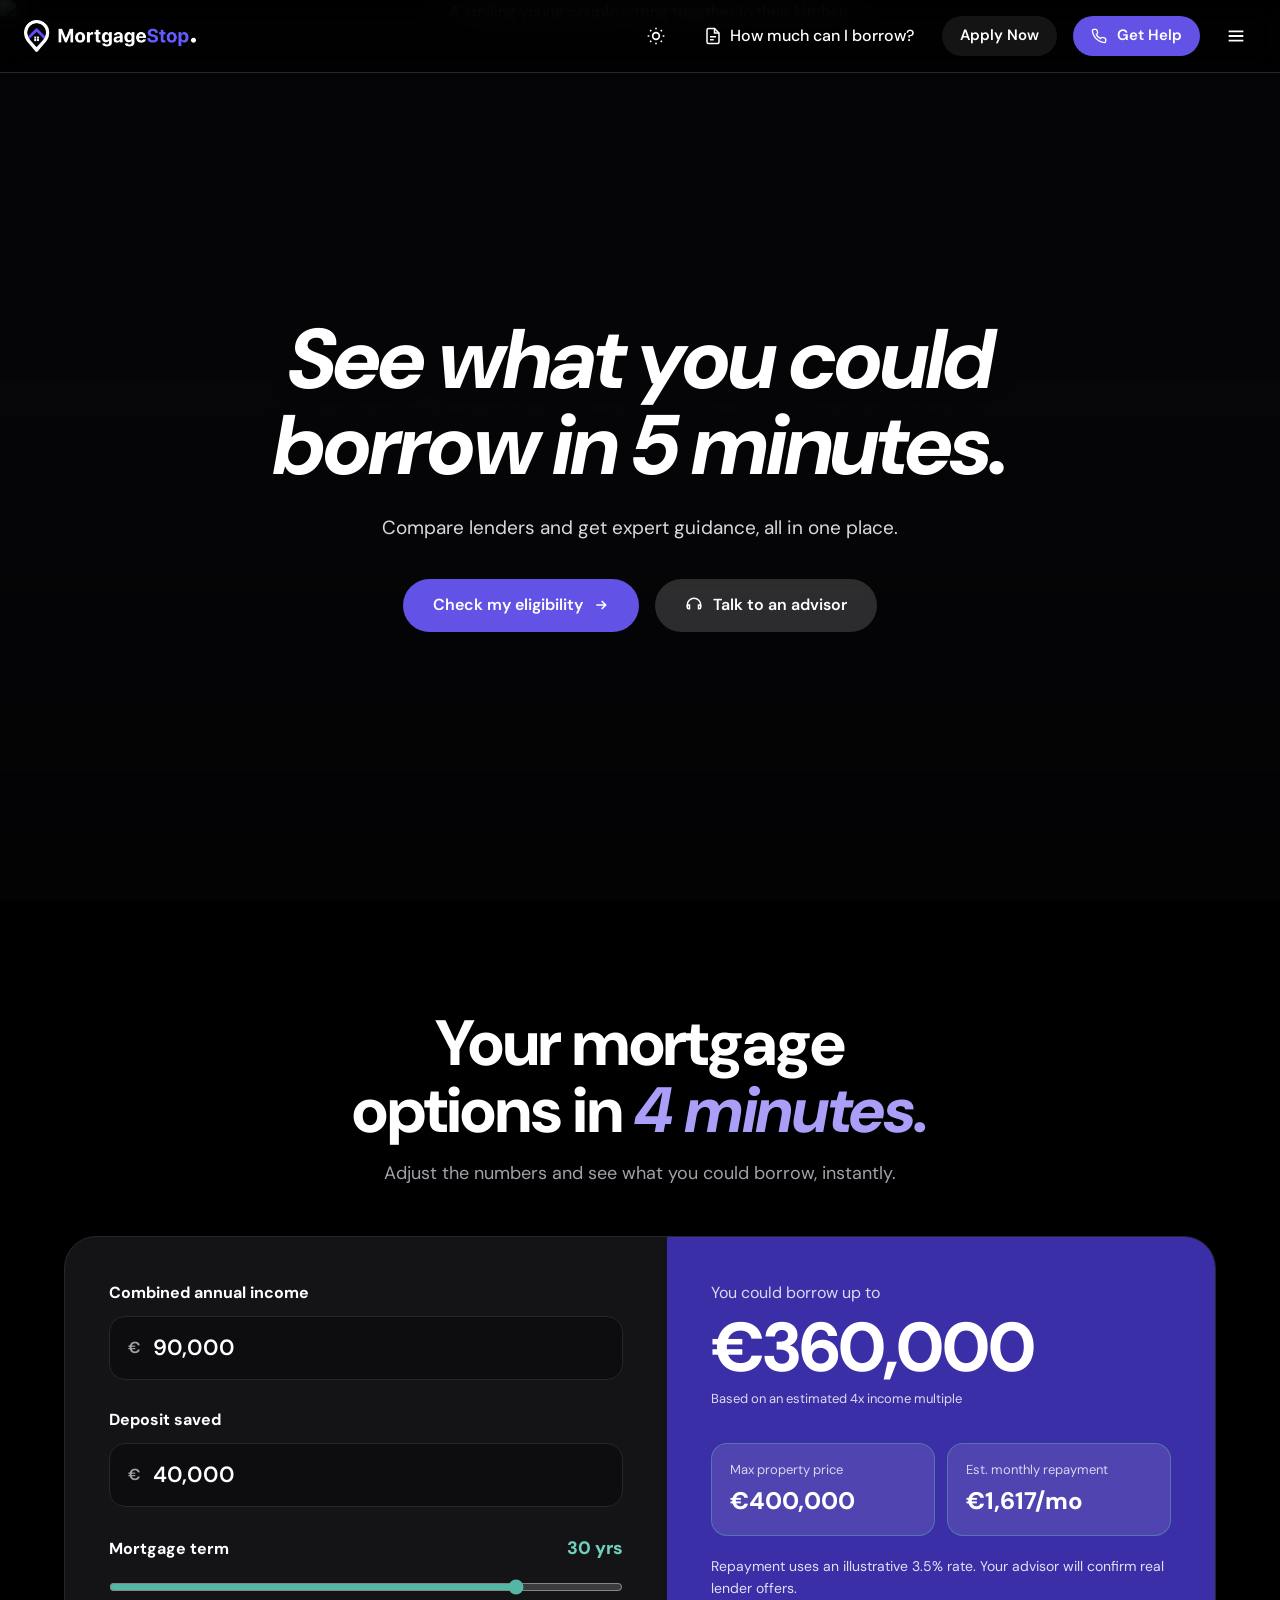
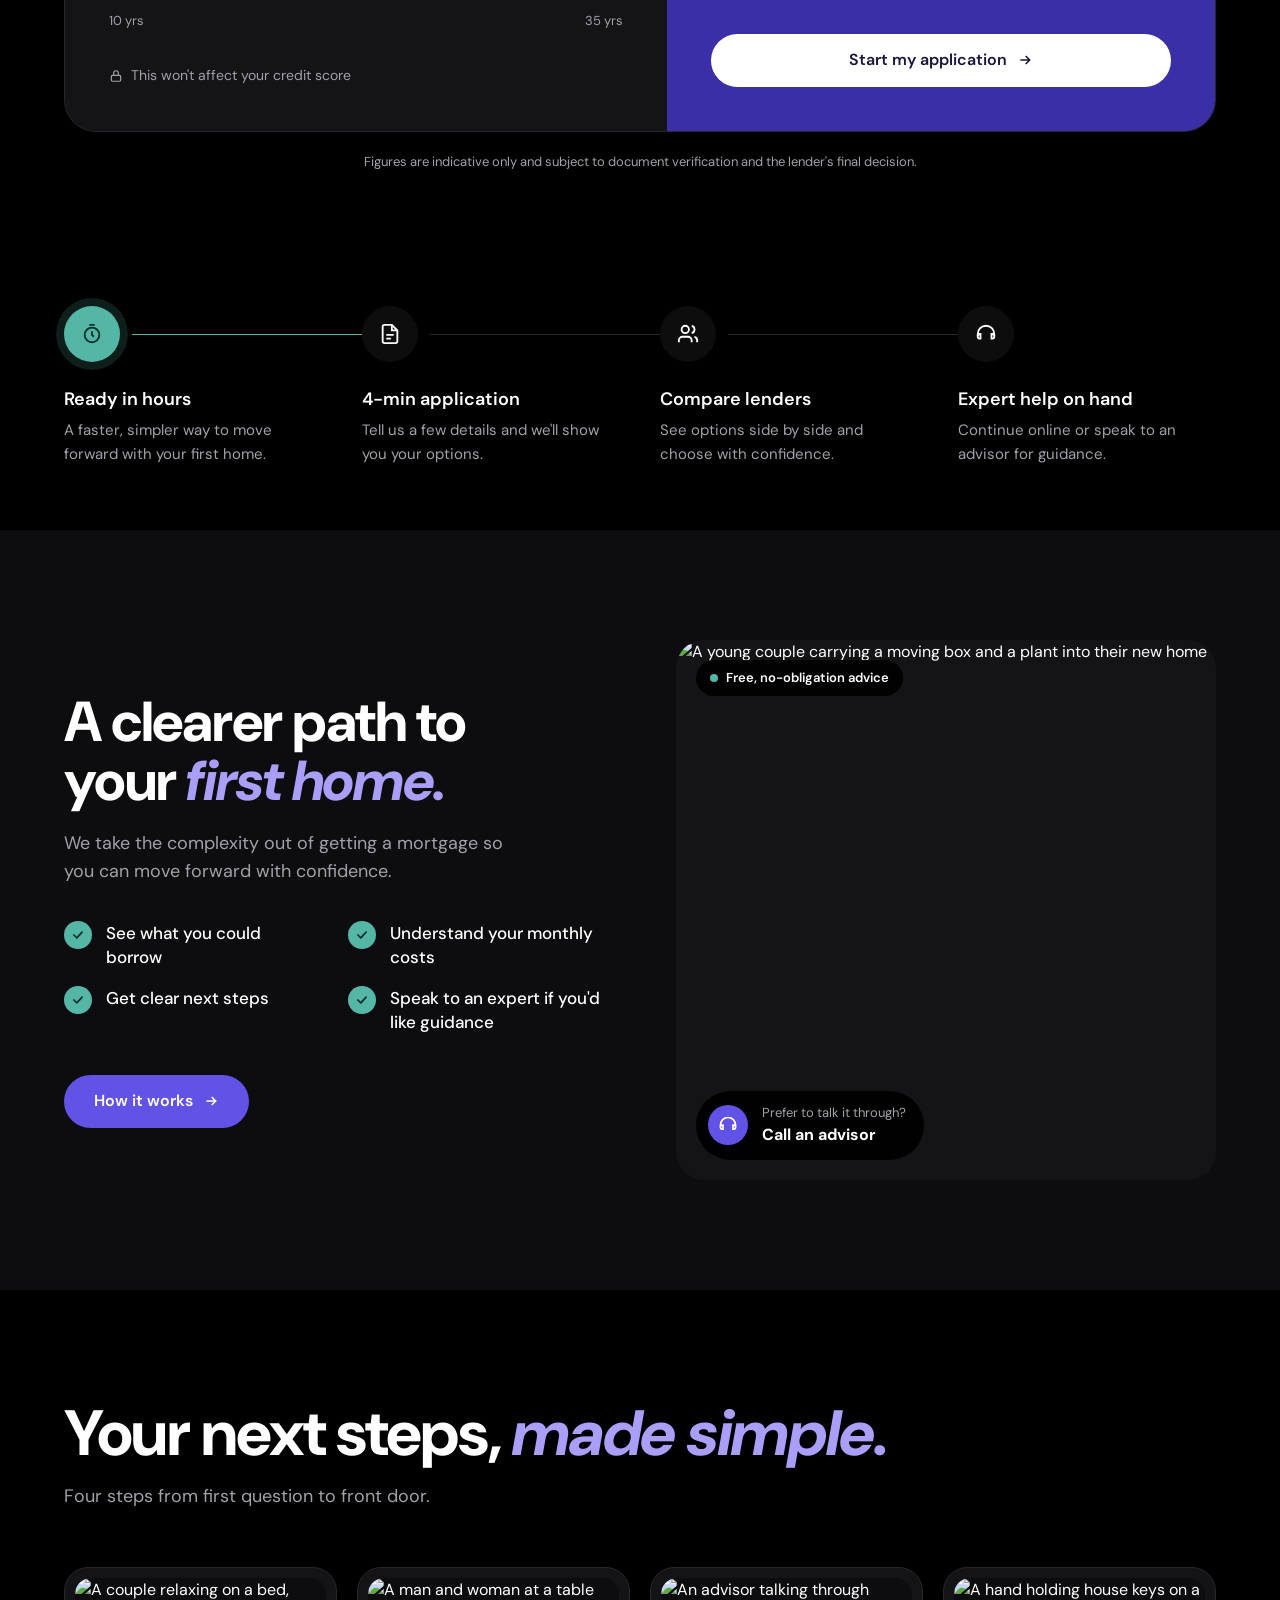
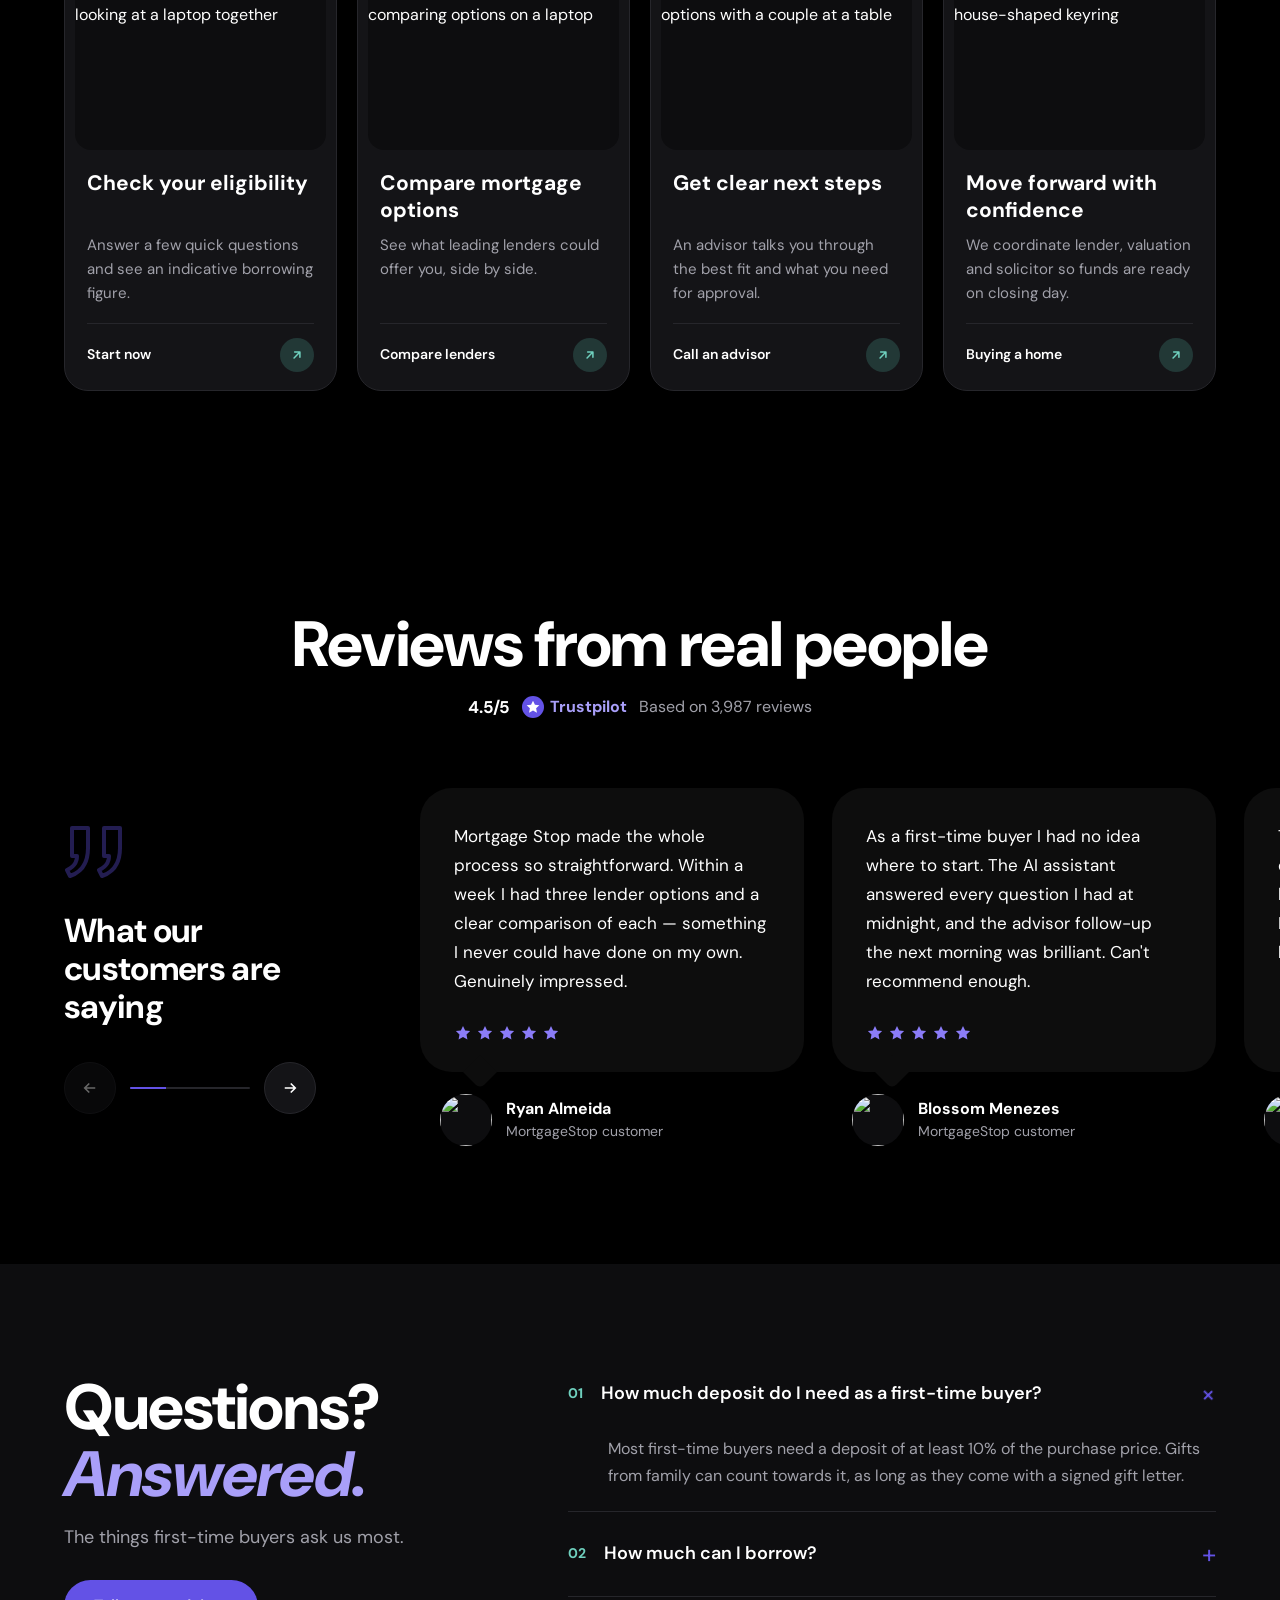
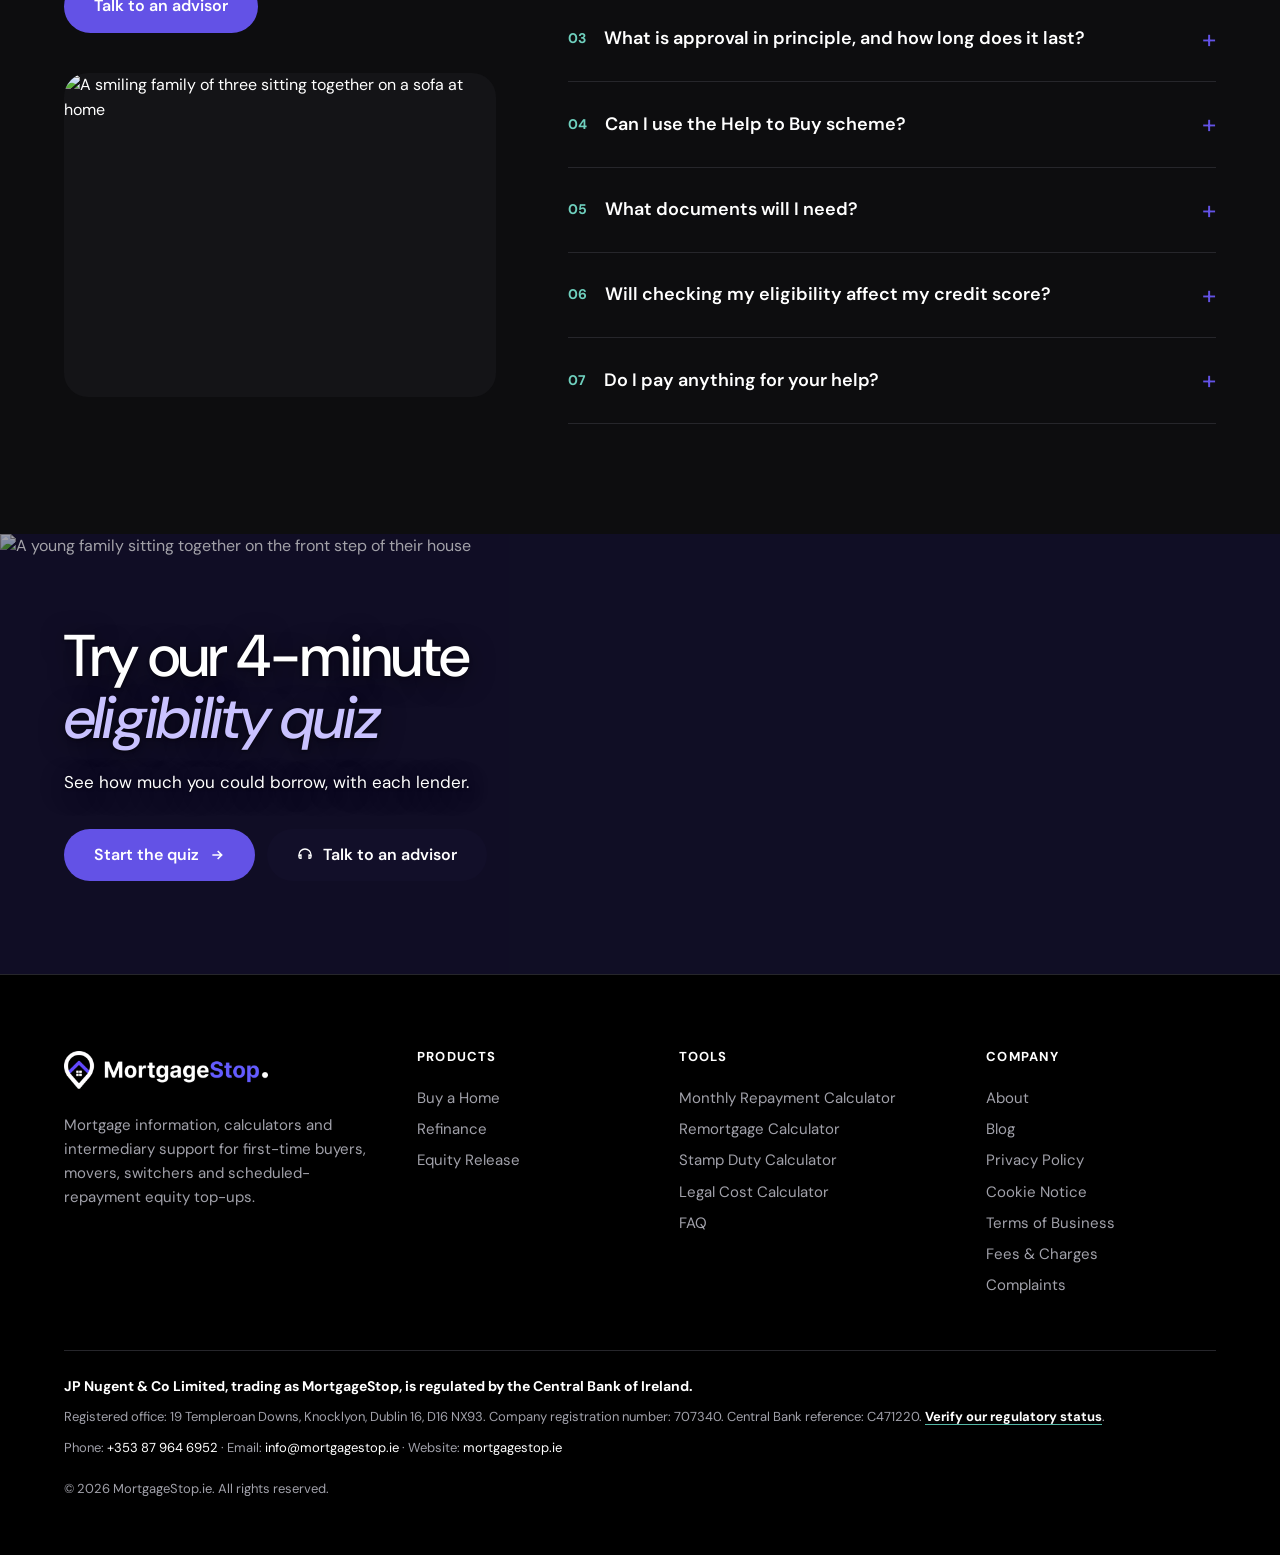
==== first-time-buyers.html @ 696e6fb9 "Add MortgageStop first-time buyer landing page Standalone first-time buyer page (first-time-buyers.h" ====
<!doctype html>
<html lang="en">
<head>
<meta charset="utf-8">
<meta name="viewport" content="width=device-width, initial-scale=1">
<title>First-Time Buyer Hub</title>
<link rel="preconnect" href="https://fonts.googleapis.com">
<link href="https://fonts.googleapis.com/css2?family=DM+Sans:ital,opsz,wght@0,9..40,400..800;1,9..40,700..800&display=swap" rel="stylesheet">
<style>
:root{
  --bg:#000; --bg2:#0d0d0f; --card:#141417; --line:#26262b;
  --text:#fff; --muted:#a1a1aa;
  --teal:#a99ff9; --violet:#6352e6; --violet-soft:#a99ff9;
  --radius:24px;
}
:root[data-theme="light"]{
  --bg:#fff; --bg2:#f5f5f7; --card:#fff; --line:#e4e4e7;
  --text:#0a0a0a; --muted:#52525b; --teal:#5141d4; --violet-soft:#5141d4;
}
*{box-sizing:border-box;margin:0;padding:0}
html{scroll-behavior:smooth}
body{font-family:"DM Sans",sans-serif;background:var(--bg);color:var(--text);line-height:1.55;overflow-x:hidden;transition:background .3s,color .3s}
a{color:inherit;text-decoration:none}
button{font:inherit;cursor:pointer;border:0;background:none;color:inherit}
.wrap{max-width:1200px;margin:0 auto;padding:0 24px}
section{padding:110px 0}
.eyebrow{font-size:13px;letter-spacing:.18em;text-transform:uppercase;color:var(--teal);font-weight:600;margin-bottom:16px}
h2{font-size:clamp(36px,5.5vw,64px);line-height:1.05;font-weight:800;letter-spacing:-.02em}
h2 em{font-style:italic;color:var(--teal)}
.lead{color:var(--muted);font-size:18px;max-width:560px;margin-top:20px}

/* buttons */
.btn{display:inline-flex;align-items:center;gap:10px;padding:14px 30px;border-radius:999px;font-weight:600;transition:transform .2s,background .2s,box-shadow .2s}
.btn:hover{transform:translateY(-2px)}
.btn-teal{background:var(--teal);color:#000}
.btn-teal:hover{box-shadow:0 8px 20px -10px rgba(0,0,0,.35)}
.btn{border:0}
.btn-ghost{background:color-mix(in srgb,var(--text) 8%,transparent);color:var(--text)}
.btn-ghost:hover{background:color-mix(in srgb,var(--text) 15%,transparent)}
.btn-sm{padding:8px 18px;font-size:15px}
.btn-violet{background:var(--violet);color:#fff}

/* nav */
nav{position:fixed;inset:0 0 auto;z-index:50;border-bottom:1px solid var(--line);background:color-mix(in srgb,var(--bg) 80%,transparent);backdrop-filter:blur(14px)}
nav .wrap{display:flex;align-items:center;height:72px;gap:16px;max-width:1400px}
.logo{display:flex;align-items:center;gap:8px;font-weight:800;font-size:20px;margin-right:auto}
.logo span{color:var(--violet)}
.logo i{color:var(--violet);font-style:normal}
.nav-link{display:flex;align-items:center;gap:8px;font-weight:500;padding:8px 12px}
.icon-btn{width:40px;height:40px;display:grid;place-items:center;border-radius:50%}
.icon-btn:hover{background:var(--card)}
.menu{position:fixed;top:72px;right:0;width:min(360px,100%);height:calc(100vh - 72px);background:var(--bg2);border-left:1px solid var(--line);padding:32px;transform:translateX(100%);transition:transform .35s;z-index:49;display:flex;flex-direction:column;gap:6px}
.menu.open{transform:none}
.menu a{font-size:22px;font-weight:700;padding:10px 0;border-bottom:1px solid var(--line)}

/* hero */
.hero{min-height:100vh;display:flex;align-items:center;text-align:center;position:relative;overflow:hidden;padding-top:120px}
.hero::before{content:"";position:absolute;inset:-20%;background:radial-gradient(circle at 30% 40%,rgba(124,108,246,.18),transparent 40%),radial-gradient(circle at 70% 60%,rgba(124,108,246,.16),transparent 45%);animation:drift 18s ease-in-out infinite alternate}
@keyframes drift{to{transform:translate(4%,-3%) rotate(6deg)}}
.hero .wrap{position:relative}
.hero h1{font-size:clamp(46px,9vw,112px);font-weight:800;font-style:italic;letter-spacing:-.035em;line-height:1}
.hero p{color:var(--muted);font-size:19px;max-width:520px;margin:28px auto 40px}
.hero .ctas{display:flex;gap:16px;justify-content:center;flex-wrap:wrap}
.trust{margin-top:64px;display:flex;align-items:center;justify-content:center;gap:14px;color:var(--muted);font-size:15px}
.avatars{display:flex}
.avatars span{width:38px;height:38px;border-radius:50%;border:2px solid var(--bg);margin-left:-10px;background:linear-gradient(135deg,var(--teal),var(--violet))}
.avatars span:nth-child(2){background:linear-gradient(135deg,#f59e0b,#ef4444)}
.avatars span:nth-child(3){background:linear-gradient(135deg,#3b82f6,#22d3ee)}
.avatars span:nth-child(4){background:linear-gradient(135deg,#ec4899,#8b5cf6)}

/* ticker */
.ticker{border-block:1px solid var(--line);overflow:hidden;padding:18px 0;background:var(--bg2)}
.track{display:flex;width:max-content;animation:scroll 50s linear infinite}
.ticker:hover .track,.factors:hover .ftrack{animation-play-state:paused}
@media (prefers-reduced-motion:reduce){.track,.ftrack,.hero::before{animation:none}.reveal{opacity:1;transform:none;transition:none}}
.track span{white-space:nowrap;font-weight:600;font-size:14px;letter-spacing:.06em;padding:0 22px}
.track span b{color:var(--teal)}
.track span.sep{color:var(--violet);padding:0}
@keyframes scroll{to{transform:translateX(-50%)}}

/* features */
.features{display:grid;grid-template-columns:1fr 1fr;gap:64px;align-items:start}
.feat-list{display:flex;flex-direction:column;gap:12px}
.feat{border:1px solid var(--line);border-radius:var(--radius);padding:24px 28px;background:var(--card);cursor:pointer;transition:border-color .2s}
.feat:hover{border-color:var(--teal)}
.feat h3{display:flex;gap:16px;align-items:center;font-size:22px}
.feat h3 small{width:34px;height:34px;border-radius:50%;display:grid;place-items:center;background:var(--bg2);border:1px solid var(--line);font-size:14px}
.feat .body{display:grid;grid-template-rows:0fr;transition:grid-template-rows .35s}
.feat .body>div{overflow:hidden}
.feat.active .body{grid-template-rows:1fr}
.feat.active h3 small{background:var(--teal);color:#000;border-color:var(--teal)}
.feat p{color:var(--muted);margin:14px 0 18px}
.feat a{color:var(--teal);font-weight:600}

/* process */
.process{background:var(--bg2)}
.steps{display:grid;grid-template-columns:repeat(3,1fr);gap:20px;margin-top:56px}
.step{background:var(--card);border:1px solid var(--line);border-radius:var(--radius);padding:32px;display:flex;flex-direction:column;gap:14px;position:relative;overflow:hidden}
.step .time{align-self:flex-start;background:rgba(124,108,246,.16);color:var(--teal);font-weight:700;padding:6px 14px;border-radius:999px;font-size:14px}
.step h3{font-size:26px;line-height:1.15}
.step p{color:var(--muted)}
.step .n{position:absolute;right:24px;top:24px;font-weight:700;color:var(--muted);font-size:14px}

/* goals */
.goals{display:grid;grid-template-columns:repeat(3,1fr);gap:20px;margin-top:56px}
.goal{border-radius:var(--radius);padding:36px;min-height:320px;display:flex;flex-direction:column;justify-content:flex-end;position:relative;overflow:hidden;color:#fff;transition:transform .3s}
.goal:hover{transform:translateY(-6px)}
.goal:nth-child(1){background:linear-gradient(160deg,#1e1b4b,#7c6cf6)}
.goal:nth-child(2){background:linear-gradient(160deg,#042f2e,#14b8a6)}
.goal:nth-child(3){background:linear-gradient(160deg,#1c1917,#f59e0b)}
.goal svg{position:absolute;top:32px;left:32px;opacity:.9}
.goal h3{font-size:28px}
.goal p{opacity:.8;margin-top:8px}

/* rewards */
.tabs{display:inline-flex;background:var(--card);border:1px solid var(--line);border-radius:999px;padding:6px;margin:40px 0}
.tabs button{padding:12px 26px;border-radius:999px;font-weight:600;color:var(--muted)}
.tabs button.on{background:var(--bg2);color:var(--text);border:1px solid var(--line)}
.rewards{display:grid;grid-template-columns:repeat(3,1fr);gap:20px}
.reward{background:var(--card);border:1px solid var(--line);border-radius:var(--radius);padding:32px}
.reward .top{display:flex;justify-content:space-between;align-items:center;margin-bottom:28px}
.reward .ico{width:52px;height:52px;border-radius:16px;background:var(--violet);display:grid;place-items:center;color:#fff}
.pill{background:var(--violet);color:#fff;font-weight:700;padding:6px 14px;border-radius:999px;font-size:14px}
.reward h3{font-size:22px;margin-bottom:10px}
.reward p{color:var(--muted)}
.reward a{display:inline-block;margin-top:20px;color:var(--violet-soft);font-weight:600}
.tabpane{display:none}.tabpane.on{display:block}
.howlist{display:grid;gap:14px;max-width:720px}
.howlist li{list-style:none;background:var(--card);border:1px solid var(--line);border-radius:18px;padding:20px 24px;display:flex;gap:16px}
.howlist li b{color:var(--teal)}

/* resources */
.res{display:grid;grid-template-columns:repeat(4,1fr);gap:20px;margin-top:56px}
.res a{background:var(--card);border:1px solid var(--line);border-radius:var(--radius);padding:28px;display:flex;flex-direction:column;gap:10px;min-height:200px;transition:border-color .2s}
.res .hd{display:flex;align-items:center;gap:12px}
.res span{margin-top:auto}
.res a:hover{border-color:var(--violet)}
.res .ico{display:flex;color:var(--teal)}
.res h3{font-size:20px}
.res p{color:var(--muted);font-size:15px}
.res span{color:var(--teal);font-weight:600;font-size:15px}

/* factors marquee */
.factors{overflow:hidden;padding:110px 0}
.factors .head{display:flex;justify-content:space-between;align-items:end;gap:20px;flex-wrap:wrap;margin-bottom:48px}
.ftrack{display:flex;gap:20px;width:max-content;animation:scroll 60s linear infinite}
.factor{width:300px;background:var(--card);border:1px solid var(--line);border-radius:var(--radius);padding:28px;flex-shrink:0}
.factor h3{letter-spacing:.12em;font-size:14px;color:var(--teal)}
.factor p{margin:12px 0 22px;font-size:18px;font-weight:500}
.factor small{font-size:12px;letter-spacing:.12em;color:var(--muted);border-top:1px solid var(--line);display:block;padding-top:14px}

/* faq */
.faq{display:grid;grid-template-columns:1fr 1.3fr;gap:64px}
.qa{border-bottom:1px solid var(--line)}
.qa button{width:100%;display:flex;gap:20px;align-items:center;text-align:left;padding:26px 0;font-size:20px;font-weight:600}
.qa button small{color:var(--muted);font-size:14px}
.qa button::after{content:"+";margin-left:auto;font-size:26px;font-weight:400;transition:transform .3s}
.qa.open button::after{transform:rotate(45deg)}
.qa .ans{display:grid;grid-template-rows:0fr;transition:grid-template-rows .35s}
.qa .ans>p{overflow:hidden;color:var(--muted);padding-left:44px}
.qa.open .ans{grid-template-rows:1fr}
.qa.open .ans>p{padding-bottom:26px}

/* why */
.why{background:var(--bg2)}
.whygrid{display:grid;grid-template-columns:repeat(3,1fr);gap:20px;margin-top:56px}
.why .card{background:var(--card);border:1px solid var(--line);border-radius:var(--radius);padding:32px}
.why .card h3{font-size:26px;color:var(--teal);margin-bottom:10px}
.why .card p{color:var(--muted)}
.founder{margin-top:20px;display:grid;grid-template-columns:200px 1fr;gap:32px;align-items:center;background:var(--card);border:1px solid var(--line);border-radius:var(--radius);padding:32px}
.founder .ph{aspect-ratio:1;border-radius:20px;background:linear-gradient(135deg,var(--violet),var(--teal))}
.founder small{letter-spacing:.14em;color:var(--teal);font-weight:600}
.founder h3{font-size:26px}
.founder p{color:var(--muted);margin-top:10px}

/* reviews */
.revhead{display:flex;justify-content:space-between;align-items:end;flex-wrap:wrap;gap:24px}
.score{display:flex;align-items:center;gap:16px;background:var(--card);border:1px solid var(--line);border-radius:20px;padding:18px 24px}
.score b{font-size:36px}
.stars{color:var(--teal);letter-spacing:2px}
.revs{display:flex;gap:20px;overflow-x:auto;scroll-snap-type:x mandatory;margin-top:48px;padding-bottom:12px}
.rev{scroll-snap-align:start;flex:0 0 360px;background:var(--card);border:1px solid var(--line);border-radius:var(--radius);padding:30px;display:flex;flex-direction:column;gap:18px}
.rev p{font-size:17px}
.rev footer{margin-top:auto;display:flex;justify-content:space-between;color:var(--muted);font-size:14px}
.rev footer b{color:var(--text)}

/* mission */
.mission{text-align:center;background:radial-gradient(circle at 50% 50%,rgba(124,108,246,.22),transparent 60%)}
.mission h2{max-width:900px;margin:0 auto}
.mission .lead{margin:24px auto 0}
.mission .big{font-size:24px;font-weight:700;color:var(--teal);margin-top:24px}

/* insights */
.ins{display:grid;grid-template-columns:1.3fr 1fr;gap:20px;margin-top:56px}
.post{background:var(--card);border:1px solid var(--line);border-radius:var(--radius);padding:28px;display:flex;flex-direction:column;gap:12px;transition:border-color .2s}
.post:hover{border-color:var(--teal)}
.post .tag{font-size:12px;letter-spacing:.14em;color:var(--violet-soft);font-weight:700}
.post h3{font-size:22px;line-height:1.25}
.post .meta{color:var(--muted);font-size:14px;margin-top:auto}
.post.feature{grid-row:span 3}
.post.feature .img{aspect-ratio:16/9;border-radius:16px;background:linear-gradient(135deg,#4c3cc9,#1e1b4b)}
.post.feature h3{font-size:30px}
.post.feature p{color:var(--muted)}

/* cta */
.cta{margin:0 24px 110px;border-radius:36px;padding:90px 24px;text-align:center;background:linear-gradient(135deg,var(--teal),var(--violet));color:#000}
.cta h2{color:#000}
.cta p{font-size:19px;margin:16px 0 36px;opacity:.8}
.cta .btn{background:#000;color:#fff}

footer.site{border-top:1px solid var(--line);padding:64px 0 40px;color:var(--muted)}
footer.site .cols{display:grid;grid-template-columns:2fr 1fr 1fr 1fr;gap:40px}
footer.site .fh{color:var(--text);font-size:15px;margin-bottom:14px}
footer.site a{display:block;padding:4px 0;font-size:15px}
footer.site a:hover{color:var(--teal)}
footer.site .legal{margin-top:48px;padding-top:24px;border-top:1px solid var(--line);font-size:13px}


/* reveal */
.reveal{opacity:0;transform:translateY(40px);transition:opacity .8s,transform .8s}
.reveal.in{opacity:1;transform:none}

@media (max-width:900px){
  .features,.faq,.ins{grid-template-columns:1fr}
  .steps,.goals,.rewards,.whygrid{grid-template-columns:1fr}
  .res{grid-template-columns:1fr 1fr}
  .founder{grid-template-columns:1fr}
  .founder .ph{width:140px}
  footer.site .cols{grid-template-columns:1fr 1fr}
  .nav-link.hide-m{display:none}
  section{padding:80px 0}
}
@media (max-width:560px){
  .res{grid-template-columns:1fr}
  .btn-ghost.hide-s{display:none}
  .rev{flex-basis:85%}
  .tabs button{padding:10px 14px;font-size:14px}
}

/* first-time buyer page */
.badges{list-style:none;display:flex;flex-wrap:wrap;justify-content:center;gap:12px 28px;margin-top:56px;color:var(--muted);font-size:15px}
.badges li,.ticks li{display:flex;align-items:center;gap:8px}
.badges svg,.ticks svg{color:var(--teal);flex-shrink:0}
.ticks{list-style:none;display:grid;gap:12px;margin-top:28px;font-size:17px}
.field{display:flex;align-items:center;gap:12px;background:var(--bg2);border:1px solid var(--line);border-radius:16px;padding:0 18px;font-size:20px}
.field:focus-within{border-color:var(--teal)}
.field input{flex:1;min-width:0;background:none;border:0;outline:0;color:var(--text);font:inherit;padding:14px 0}
.field input[type=range]{accent-color:var(--teal);padding:20px 0}
.field span{color:var(--muted);font-size:16px}
.cnote{display:flex;align-items:center;gap:8px;color:var(--muted);font-size:14px;margin-top:6px}
.steps.four{grid-template-columns:repeat(4,1fr)}
@media (max-width:1100px){.steps.four{grid-template-columns:1fr 1fr}}
@media (max-width:900px){.steps.four{grid-template-columns:1fr}}
@media (max-width:560px){}


/* hero: full-bleed photo, dark overlay, white type (both themes) */
.hero{min-height:100vh;display:flex;align-items:center;text-align:center;padding:120px 0 72px;color:#fff;background:#0b0b0f}
.hero::before{display:none}
.hero-photo{position:absolute;inset:0;width:100%;height:100%;object-fit:cover;object-position:center 40%;z-index:0}
.hero::after{content:"";position:absolute;inset:0;z-index:1;background:linear-gradient(180deg,rgba(0,0,0,.55) 0%,rgba(0,0,0,.45) 45%,rgba(0,0,0,.7) 100%)}
.hero .wrap{position:relative;z-index:2;width:100%;max-width:1200px}
.hero h1{color:#fff;font-size:clamp(44px,6.6vw,96px);letter-spacing:-.025em;line-height:1.02;text-wrap:balance;max-width:1000px;margin:0 auto;text-shadow:0 2px 24px rgba(0,0,0,.25)}
.hero .wrap>p{color:rgba(255,255,255,.85);font-size:19px;line-height:1.6;max-width:540px;margin:24px auto 36px}
.hero .ctas{justify-content:center}
.hero .btn-ghost{color:#fff;background:rgba(255,255,255,.16);backdrop-filter:blur(6px);-webkit-backdrop-filter:blur(6px)}
.hero .btn-ghost:hover{background:rgba(255,255,255,.28);color:#fff}
@media (max-width:900px){
  .hero{min-height:88vh;padding:110px 0 56px}
  .hero h1{font-size:clamp(38px,9.4vw,64px)}
  .hero .wrap>p{font-size:17px}
}
@media (max-width:560px){
  .hero .ctas .btn{flex:1 1 100%;justify-content:center;max-width:320px;margin:0 auto}
}

/* brand logo (supplied PNG: white "Mortgage" + violet "Stop") */
.brand{display:block;width:172px;height:32px;background:url([data-uri]) left center/contain no-repeat}
.brand-lg{width:204px;height:38px}
:root[data-theme="light"] .brand{background-image:url([data-uri])}
.btn{white-space:nowrap}
@media (max-width:560px){nav .btn-sm .lbl{display:none}nav .btn-teal.btn-sm{padding:10px 12px}nav .wrap{gap:6px}}

/* quiz CTA: full-bleed photo, flat dim, text lower-left (reference style) */
.quiz{position:relative;display:flex;align-items:center;min-height:440px;margin:0;overflow:hidden;isolation:isolate;background:#13102b;color:#fff}
.quiz::before{content:"";position:absolute;inset:0;z-index:1;background:rgba(12,10,28,.38)}
.quiz-media{position:absolute;inset:0;margin:0;z-index:0}
.quiz-media img{width:100%;height:100%;object-fit:cover;object-position:55% 60%;display:block}
.quiz-copy{position:relative;z-index:2;width:100%;max-width:1200px;margin:0 auto;padding:64px 24px;display:flex;flex-direction:column;align-items:flex-start}
.quiz-copy h2{color:#fff;font-size:clamp(38px,4.6vw,64px);font-weight:500;line-height:1.05;letter-spacing:-.03em;max-width:15ch;text-wrap:balance}
.quiz-copy h2 em{display:inline;font-weight:500;color:#c9c2ff}
.quiz-copy>p{color:#fff;font-size:17px;line-height:1.6;margin:20px 0 32px;max-width:420px}
.quiz-ctas{display:flex;flex-wrap:wrap;align-items:center;gap:12px}
.quiz-ctas .btn{justify-content:center}
.quiz-btn{background:var(--violet);color:#fff}
.quiz-btn:hover{background:#5444d6}
.quiz-alt{background:rgba(19,16,43,.85);color:#fff}
.quiz-alt:hover{background:#2a2550}
@media (max-width:900px){
  .quiz{min-height:620px;align-items:flex-start}
  .quiz-media img{object-position:64% 100%}
  .quiz-copy{padding:48px 24px 220px}
}
@media (max-width:560px){
  .quiz-ctas{width:100%;flex-direction:column;align-items:stretch}
}

/* faq */
.faq-sec{background:var(--bg2)}
.faq2{display:grid;grid-template-columns:minmax(0,.8fr) minmax(0,1.2fr);gap:72px;align-items:start}
.faq2-head{position:sticky;top:110px}
.faq2-head .lead{margin:16px 0 28px}
.faq2-media{margin:40px 0 0;border-radius:24px;overflow:hidden;aspect-ratio:4/3;background:var(--card)}
.faq2-media img{width:100%;height:100%;object-fit:cover;object-position:50% 35%;display:block}
.faq2-list{margin-top:-22px}
.faq2-list .qa button{font-size:18px;padding:22px 0;gap:18px;cursor:pointer}
.faq2-list .qa button small{color:var(--accent2-ink);font-weight:700}
.faq2-list .qa button::after{color:var(--violet)}
.faq2-list .qa .ans>p{padding-left:40px;font-size:16px;line-height:1.65;max-width:62ch}
.faq2-list .qa.open .ans>p{padding-bottom:22px}
@media (max-width:900px){
  .faq2{grid-template-columns:minmax(0,1fr);gap:32px}
  .faq2-head{position:static}
  .faq2-list .qa .ans>p{padding-left:0}
  .faq2-media{margin-top:28px;aspect-ratio:16/9}
}

/* secondary colour: teal */
:root{--accent2:#54b7a6;--accent2-ink:#6fd0be;--on-accent2:#06302a}
:root[data-theme="light"]{--accent2-ink:#257567}

/* purple primary */
.btn-teal{background:var(--violet);color:#fff}
.btn-teal:hover{background:#5444d6}
.feat.active h3 small{background:var(--violet);border-color:var(--violet);color:#fff}
::selection{background:var(--violet);color:#fff}
.btn{white-space:nowrap}
@media (max-width:560px){nav .btn-sm .lbl{display:none}nav .btn-teal.btn-sm{padding:10px 12px}nav .wrap{gap:6px}}
.sr-only{position:absolute;width:1px;height:1px;padding:0;margin:-1px;overflow:hidden;clip:rect(0 0 0 0);white-space:nowrap;border:0}

/* calculator: one panel, live results */
.calc-head{text-align:center;max-width:720px;margin:0 auto}
.calc-head h2{text-wrap:balance}
.calc-head .lead{margin:16px auto 0}
.calc2{margin-top:48px;display:grid;grid-template-columns:minmax(0,1.1fr) minmax(0,1fr);border:1px solid var(--line);border-radius:32px;overflow:hidden;background:var(--card)}
.calc2-in{padding:44px;display:flex;flex-direction:column;gap:28px}
.cf{display:flex;flex-direction:column;gap:10px}
.cf label{font-weight:700;font-size:16px}
.cf .field{border-radius:16px;padding:0 18px;font-size:22px;font-weight:600}
.cf .field:focus-within{border-color:var(--accent2);box-shadow:0 0 0 4px color-mix(in srgb,var(--accent2) 22%,transparent)}
.cf .field input{padding:14px 0;font-variant-numeric:tabular-nums}
.cf-row{display:flex;justify-content:space-between;align-items:baseline}
.cf-row output{font-weight:800;font-size:18px;color:var(--accent2-ink);font-variant-numeric:tabular-nums}
.range{width:100%;accent-color:var(--accent2);height:28px;cursor:pointer}
.cf-scale{display:flex;justify-content:space-between;color:var(--muted);font-size:13px}
.calc2-out{position:relative;padding:44px;display:flex;flex-direction:column;gap:6px;color:#fff;background:#3b2fa8}
.co-label{font-size:16px;color:rgba(255,255,255,.82)}
.calc2-out strong{font-size:clamp(46px,5.4vw,72px);font-weight:800;letter-spacing:-.03em;line-height:1.02;font-variant-numeric:tabular-nums}
.co-sub{font-size:13px;color:rgba(255,255,255,.82)}
.co-stats{display:grid;grid-template-columns:1fr 1fr;gap:12px;margin:28px 0 8px}
.co-stats div{padding:16px 18px;border-radius:16px;background:rgba(255,255,255,.1);border:1px solid color-mix(in srgb,var(--accent2) 45%,transparent)}
.co-stats dt{font-size:13px;color:rgba(255,255,255,.78)}
.co-stats dd{font-size:24px;font-weight:800;margin-top:2px;font-variant-numeric:tabular-nums}
.co-note{font-size:14px;line-height:1.55;color:rgba(255,255,255,.85);margin:6px 0 22px}
.co-btn{margin-top:auto;justify-content:center;background:#fff;color:#1a1640}
.co-btn:hover{background:#efedff}
.calc-disclaimer{margin:20px auto 0;text-align:center;color:var(--muted);font-size:13px;max-width:560px}
@media (max-width:900px){
  .calc2{grid-template-columns:minmax(0,1fr)}
  .calc2-in,.calc2-out{padding:28px}
}
@media (max-width:560px){
  .co-stats{grid-template-columns:1fr}
  .calc2{border-radius:24px}
}

/* perks strip: connected icon line */
.perks-sec{padding:24px 0 64px}
.perks{list-style:none;display:grid;grid-template-columns:repeat(4,minmax(0,1fr));gap:40px}
.perk{position:relative;display:flex;flex-direction:column;gap:8px}
.perk::before{content:"";position:absolute;top:28px;left:68px;right:-40px;height:1px;background:var(--line)}
.perk:last-child::before{display:none}
.perk-hd{display:contents}
.perk-ico{width:56px;height:56px;border-radius:50%;display:grid;place-items:center;margin-bottom:18px;background:color-mix(in srgb,var(--text) 5%,var(--bg));color:var(--text);position:relative;z-index:1}
.perk-ico svg{width:22px;height:22px}
.perk h3{font-size:18px;font-weight:600;line-height:1.3}
.perk p{color:var(--muted);font-size:15px;line-height:1.55;max-width:28ch}
@media (max-width:1000px){
  .perks{grid-template-columns:repeat(2,minmax(0,1fr));gap:40px}
  .perk:nth-child(2)::before{display:none}
}
@media (max-width:560px){
  .perks{grid-template-columns:minmax(0,1fr);gap:0}
  .perk{display:grid;grid-template-columns:56px minmax(0,1fr);column-gap:18px;row-gap:4px;padding-bottom:28px}
  .perk-ico{grid-row:1 / span 2;margin:0}
  .perk::before,.perk:nth-child(2)::before{display:block;top:56px;bottom:0;left:28px;right:auto;width:1px;height:auto}
  .perk:last-child::before{display:none}
  .perk h3{align-self:end}
}

/* perks animation */
.perks.reveal{opacity:1;transform:none}
.perk::after{content:"";position:absolute;top:28px;left:68px;right:-40px;height:1px;background:var(--accent2);transform:scaleX(0);transform-origin:left;pointer-events:none}
.perk:last-child::after{display:none}
.perk-ico{transition:transform .7s cubic-bezier(.2,.9,.25,1.2),opacity .45s ease,background-color .45s ease,color .45s ease,box-shadow .45s ease}
.perk.is-active .perk-ico{background:var(--accent2);color:var(--on-accent2);box-shadow:0 0 0 8px color-mix(in srgb,var(--accent2) 16%,transparent)}
.perk.is-active::after{transform:scaleX(1);transition:transform var(--cycle,2.6s) linear}
@media (prefers-reduced-motion:no-preference){
  .perks:not(.in) .perk-ico{transform:scale(.55);opacity:0}
  .perks:not(.in) .perk::before{transform:scaleX(0)}
  .perks:not(.in) .perk h3,.perks:not(.in) .perk p{opacity:0;transform:translateY(12px)}
  .perk::before{transform-origin:left;transition:transform .8s ease-out calc(var(--i)*160ms + 260ms)}
  .perk-ico{transition-delay:calc(var(--i)*160ms),calc(var(--i)*160ms),0s,0s,0s}
  .perk h3,.perk p{transition:opacity .5s ease,transform .5s ease;transition-delay:calc(var(--i)*160ms + 120ms)}
  .perk p{transition-delay:calc(var(--i)*160ms + 200ms)}
  .perks.in .perk-ico{transition-delay:0s}
}
@media (max-width:560px){
  .perk::after{top:56px;bottom:0;left:28px;right:auto;width:1px;height:auto;transform:scaleY(0);transform-origin:top}
  .perk.is-active::after{transform:scaleY(1)}
  .perks:not(.in) .perk::before{transform:scaleY(0)}
  .perk::before{transform-origin:top}
}
@media (max-width:1000px) and (min-width:561px){.perk:nth-child(2)::after{display:none}}

/* clearer path */
.path-grid{display:grid;grid-template-columns:minmax(0,1fr) minmax(0,1fr);gap:64px;align-items:stretch}
.path-copy{align-self:center}
.path-copy h2{text-wrap:balance}
.path-list{list-style:none;margin:32px 0 36px}
.path-list li{display:flex;align-items:center;gap:14px;padding:16px 0;border-bottom:1px solid var(--line);font-size:18px;font-weight:500}
.pc{flex:none;width:28px;height:28px;border-radius:50%;display:grid;place-items:center;background:var(--accent2);color:var(--on-accent2)}
.path-media{position:relative;margin:0;border-radius:28px;overflow:hidden;min-height:440px;background:var(--card)}
.path-media img{position:absolute;inset:0;width:100%;height:100%;object-fit:cover;object-position:55% 35%;display:block}
.path-call{position:absolute;left:20px;right:20px;bottom:20px;display:flex;align-items:center;gap:14px;padding:16px 18px;border-radius:18px;background:color-mix(in srgb,var(--bg) 90%,transparent);backdrop-filter:blur(12px);-webkit-backdrop-filter:blur(12px);border:1px solid var(--line)}
.pc-ico{flex:none;width:44px;height:44px;border-radius:14px;display:grid;place-items:center;background:var(--violet);color:#fff}
.path-call small{display:block;color:var(--muted);font-size:14px}
.path-call a{font-weight:700;font-size:18px;color:var(--text)}
.path-call a:hover{color:var(--accent2-ink)}
@media (max-width:1024px){
  .path-grid{grid-template-columns:minmax(0,1fr);gap:40px}
  .path-media{min-height:0;aspect-ratio:4/3}
}

/* journey: image cards */
.journey-head h2{text-wrap:balance}
.journey-head .lead{margin-top:16px}
.journey{list-style:none;display:grid;grid-template-columns:repeat(4,minmax(0,1fr));gap:20px;margin-top:56px}
.journey li{display:flex}
.jcard{display:flex;flex-direction:column;width:100%;background:var(--card);border:1px solid var(--line);border-radius:24px;overflow:hidden;transition:transform .3s ease,border-color .3s ease}
.jcard:hover{transform:translateY(-4px);border-color:color-mix(in srgb,var(--violet) 40%,var(--line))}
.jc-media{position:relative;margin:10px 10px 0;border-radius:16px;aspect-ratio:16/11;overflow:hidden;background:var(--bg2)}
.jc-media img{width:100%;height:100%;object-fit:cover;display:block;transition:transform .6s ease}
.jcard:hover .jc-media img{transform:scale(1.04)}
.jc-body{padding:20px 22px 18px;display:flex;flex-direction:column;gap:10px;flex:1}
.jc-body h3{font-size:21px;line-height:1.25;min-height:2.5em}
.jc-body p{color:var(--muted);font-size:15px;line-height:1.6}
.jc-foot{margin:0 22px;padding:14px 0 18px;border-top:1px solid var(--line);display:flex;justify-content:space-between;align-items:center;font-size:14px;font-weight:600;color:var(--text)}
.jc-go{width:34px;height:34px;border-radius:50%;display:grid;place-items:center;background:color-mix(in srgb,var(--accent2) 22%,transparent);color:var(--accent2-ink);transition:background .2s,color .2s}
.jcard:hover .jc-go{background:var(--accent2);color:var(--on-accent2)}
@media (max-width:1100px){.journey{grid-template-columns:repeat(2,minmax(0,1fr))}.jc-body h3{min-height:0}}
@media (max-width:560px){.journey{grid-template-columns:minmax(0,1fr)}}
@media (prefers-reduced-motion:reduce){.jcard,.jc-media img{transition:none}}

/* testimonials: carousel */
.tst{overflow:hidden}
.tst-top{text-align:center}
.tst-top h2{text-wrap:balance}
.tst-rating{display:flex;flex-wrap:wrap;justify-content:center;align-items:center;gap:8px 12px;margin-top:16px;color:var(--muted);font-size:16px}
.tst-rating b{color:var(--text);font-size:17px}
.tst-tp{display:inline-flex;align-items:center;gap:6px;color:var(--teal);font-weight:700}
.tst-tp svg{width:22px;height:22px;padding:3px;border-radius:50%;background:var(--violet);color:#fff}
.tst-row{display:grid;grid-template-columns:300px minmax(0,1fr);gap:56px;align-items:center;margin-top:64px;margin-right:calc(50% - 50vw)}
.tst-mark{color:color-mix(in srgb,var(--violet) 35%,var(--bg))}
.tst-side h3{font-size:clamp(28px,2.6vw,38px);line-height:1.15;letter-spacing:-.02em;margin:24px 0 36px}
.tst-ctrl{display:flex;align-items:center;gap:14px}
.tst-btn{width:52px;height:52px;border-radius:50%;display:grid;place-items:center;background:var(--card);color:var(--text);box-shadow:0 2px 10px -4px rgba(0,0,0,.18);border:1px solid var(--line);cursor:pointer;transition:background .2s,color .2s,opacity .2s}
.tst-btn:hover:not(:disabled){background:var(--violet);color:#fff;border-color:var(--violet)}
.tst-btn:disabled{opacity:.4;cursor:default}
.tst-progress{flex:1;max-width:120px;height:2px;border-radius:2px;background:var(--line);overflow:hidden}
.tst-progress span{display:block;height:100%;width:30%;background:var(--violet);transition:width .25s ease}
.tst-track{display:flex;gap:28px;overflow-x:auto;scroll-snap-type:x mandatory;scroll-behavior:smooth;padding:4px 24px 8px 0;scrollbar-width:none}
.tst-track::-webkit-scrollbar{display:none}
.tst-track:focus-visible{outline:2px solid var(--violet);outline-offset:6px;border-radius:12px}
.tq{flex:0 0 clamp(280px,30vw,400px);margin:0;display:flex;flex-direction:column;gap:22px;scroll-snap-align:start}
.tq-bubble{position:relative;margin:0;flex:1;display:flex;flex-direction:column;justify-content:space-between;gap:28px;padding:34px 34px 30px;border-radius:32px;background:color-mix(in srgb,var(--text) 5%,var(--bg))}
.tq-bubble::after{content:"";position:absolute;left:48px;bottom:-12px;width:24px;height:24px;background:inherit;transform:rotate(45deg);border-radius:0 0 6px 0}
.tq-bubble p{font-size:17px;line-height:1.7;color:var(--text)}
.tq-stars{display:flex;gap:4px;color:var(--violet)}
:root[data-theme="dark"] .tq-stars,:root:not([data-theme]) .tq-stars{color:#8b7cf8}
.tq figcaption{display:flex;align-items:center;gap:14px;padding-left:20px}
.tq-av{flex:none;width:52px;height:52px;border-radius:50%;object-fit:cover;background:var(--bg2);box-shadow:0 0 0 3px var(--bg)}
.tq figcaption b{display:block;font-size:16px}
.tq figcaption small{display:block;color:var(--muted);font-size:14px}
@media (max-width:900px){
  .tst-row{grid-template-columns:minmax(0,1fr);gap:32px;margin-top:48px}
  .tst-side{display:flex;flex-wrap:wrap;align-items:center;justify-content:space-between;gap:16px}
  .tst-mark{display:none}
  .tst-side h3{margin:0}
  .tq{flex-basis:min(82vw,380px)}
}
@media (prefers-reduced-motion:reduce){.tst-track{scroll-behavior:auto}}

/* footer */
footer.site{padding:72px 0 56px}
footer.site .cols{grid-template-columns:1.4fr 1fr 1.2fr 1fr;gap:40px 32px}
footer.site .fh{font-size:13px;letter-spacing:.08em;text-transform:uppercase;margin-bottom:16px}
footer.site .fbrand p{margin-top:20px;max-width:340px;font-size:15px;line-height:1.6}
footer.site a{width:fit-content}
footer.site a:hover{color:var(--accent2-ink)}
footer.site .legal{display:grid;gap:10px;font-size:13px;line-height:1.6}
footer.site .legal p{margin:0}
footer.site .legal a{display:inline;padding:0;font-size:inherit;color:var(--text)}
footer.site .legal a:hover{color:var(--accent2-ink)}
footer.site .legal .reg{color:var(--text);font-size:14px}
footer.site .legal .copy{margin-top:10px}
footer.site .legal p>a[target]{font-weight:700;text-decoration:underline;text-decoration-color:var(--accent2);text-underline-offset:3px}
@media (max-width:900px){
  footer.site .cols{grid-template-columns:repeat(3,1fr)}
  footer.site .fbrand{grid-column:1/-1}
}
@media (max-width:560px){
  footer.site .cols{grid-template-columns:1fr 1fr}
}

.quiz-copy h2,.quiz-copy>p{text-shadow:0 1px 3px rgba(0,0,0,.6),0 4px 24px rgba(0,0,0,.55)}

/* clearer path: refined */
.path-grid{align-items:center;gap:72px}
.path-copy h2{font-size:clamp(36px,4.4vw,60px)}
.path-copy .lead{max-width:460px}
.path-list{display:grid;grid-template-columns:repeat(2,minmax(0,1fr));gap:18px 28px;margin:36px 0 40px;border-top:0}
.path-list li{border-bottom:0;padding:0;align-items:flex-start;font-size:17px;line-height:1.4}
.path-list .pc{margin-top:-1px}
.path-media{min-height:0;aspect-ratio:1/1}
.path-call{left:20px;right:auto;bottom:20px;padding:12px 18px 12px 12px;border-radius:999px;border:0;background:color-mix(in srgb,var(--bg) 92%,transparent)}
.pc-ico{width:40px;height:40px;border-radius:50%}
.path-call small{font-size:13px}
.path-call a{font-size:16px}
.path-badge{position:absolute;top:20px;left:20px;display:inline-flex;align-items:center;gap:8px;padding:8px 14px;border-radius:999px;background:color-mix(in srgb,var(--bg) 92%,transparent);font-size:13px;font-weight:600;color:var(--text)}
.pb-dot{width:8px;height:8px;border-radius:50%;background:var(--accent2)}
@media (max-width:1024px){.path-media{aspect-ratio:4/3}}
@media (max-width:560px){.path-list{grid-template-columns:minmax(0,1fr);gap:14px}}
</style>
</head>
<body>

<nav>
  <div class="wrap">
    <a href="#" class="logo" aria-label="MortgageStop home"><span class="brand" role="img" aria-label="MortgageStop"></span></a>
    <button class="icon-btn" id="theme" aria-label="Toggle theme">
      <svg width="20" height="20" viewBox="0 0 24 24" fill="none" stroke="currentColor" stroke-width="2"><circle cx="12" cy="12" r="4"/><path d="M12 2v2M12 20v2M4.9 4.9l1.4 1.4M17.7 17.7l1.4 1.4M2 12h2M20 12h2M4.9 19.1l1.4-1.4M17.7 6.3l1.4-1.4"/></svg>
    </button>
    <a href="#calc" class="nav-link hide-m">
      <svg width="18" height="18" viewBox="0 0 24 24" fill="none" stroke="currentColor" stroke-width="2"><path d="M14 2H6a2 2 0 0 0-2 2v16a2 2 0 0 0 2 2h12a2 2 0 0 0 2-2V8z"/><path d="M14 2v6h6M8 13h8M8 17h5"/></svg>
      How much can I borrow?
    </a>
    <a href="#quiz" class="btn btn-ghost btn-sm hide-s">Apply Now</a>
    <a href="#calc" class="btn btn-teal btn-sm" aria-label="Get help">
      <svg width="16" height="16" viewBox="0 0 24 24" fill="none" stroke="currentColor" stroke-width="2"><path d="M22 16.9v3a2 2 0 0 1-2.2 2 19.8 19.8 0 0 1-8.6-3.1 19.5 19.5 0 0 1-6-6A19.8 19.8 0 0 1 2.1 4.2 2 2 0 0 1 4.1 2h3a2 2 0 0 1 2 1.7c.1 1 .4 1.9.7 2.8a2 2 0 0 1-.5 2.1L8 9.9a16 16 0 0 0 6 6l1.3-1.3a2 2 0 0 1 2.1-.4c.9.3 1.8.6 2.8.7a2 2 0 0 1 1.7 2z"/></svg>
      <span class="lbl">Get Help</span>
    </a>
    <button class="icon-btn" id="burger" aria-label="Menu">
      <svg width="22" height="22" viewBox="0 0 24 24" fill="none" stroke="currentColor" stroke-width="2"><path d="M4 7h16M4 12h16M4 17h16"/></svg>
    </button>
  </div>
</nav>
<div class="menu" id="menu">
  <a href="#calc">Calculator</a><a href="#path">Why It's Easier</a><a href="#journey">Next Steps</a><a href="#quiz">Get Started</a>
</div>

<header class="hero">
  <img class="hero-photo" src="https://images.unsplash.com/photo-1758523417356-3171f06a32b6?auto=format&amp;fit=crop&amp;q=70&amp;w=1600" srcset="https://images.unsplash.com/photo-1758523417356-3171f06a32b6?auto=format&amp;fit=crop&amp;q=70&amp;w=800 800w, https://images.unsplash.com/photo-1758523417356-3171f06a32b6?auto=format&amp;fit=crop&amp;q=70&amp;w=1280 1280w, https://images.unsplash.com/photo-1758523417356-3171f06a32b6?auto=format&amp;fit=crop&amp;q=70&amp;w=1920 1920w, https://images.unsplash.com/photo-1758523417356-3171f06a32b6?auto=format&amp;fit=crop&amp;q=70&amp;w=2560 2560w" sizes="100vw" alt="A smiling young couple sitting together in their kitchen" fetchpriority="high" decoding="async">
  <div class="wrap">
    <h1>See what you could borrow in 5&nbsp;minutes.</h1>
    <p>Compare lenders and get expert guidance, all in one place.</p>
    <div class="ctas">
      <a href="#calc" class="btn btn-teal">Check my eligibility
        <svg width="16" height="16" viewBox="0 0 24 24" fill="none" stroke="currentColor" stroke-width="2.4"><path d="M5 12h14M13 6l6 6-6 6"/></svg></a>
      <a href="tel:+353879646952" class="btn btn-ghost">
        <svg width="18" height="18" viewBox="0 0 24 24" fill="none" stroke="currentColor" stroke-width="2"><path d="M3 14v-2a9 9 0 0 1 18 0v2"/><path d="M21 15a2 2 0 0 1-2 2h-1v-5h1a2 2 0 0 1 2 2zM3 15a2 2 0 0 0 2 2h1v-5H5a2 2 0 0 0-2 2z"/></svg>
        Talk to an advisor</a>
    </div>
  </div>
</header>

<section id="calc">
  <div class="wrap">
    <div class="calc-head reveal">
      <h2>Your mortgage options in <em>4&nbsp;minutes.</em></h2>
      <p class="lead">Adjust the numbers and see what you could borrow, instantly.</p>
    </div>
    <div class="calc2 reveal">
      <form id="calcForm" class="calc2-in" novalidate>
        <div class="cf">
          <label for="income">Combined annual income</label>
          <div class="field"><span>€</span><input id="income" inputmode="numeric" value="90,000" autocomplete="off"></div>
        </div>
        <div class="cf">
          <label for="deposit">Deposit saved</label>
          <div class="field"><span>€</span><input id="deposit" inputmode="numeric" value="40,000" autocomplete="off"></div>
        </div>
        <div class="cf">
          <div class="cf-row"><label for="term">Mortgage term</label><output id="termOut" for="term">30 yrs</output></div>
          <input id="term" class="range" type="range" min="10" max="35" value="30">
          <div class="cf-scale" aria-hidden="true"><span>10 yrs</span><span>35 yrs</span></div>
        </div>
        <p class="cnote"><svg width="14" height="14" viewBox="0 0 24 24" fill="none" stroke="currentColor" stroke-width="2" aria-hidden="true"><rect x="4" y="11" width="16" height="10" rx="2"/><path d="M8 11V7a4 4 0 0 1 8 0v4"/></svg> This won't affect your credit score</p>
      </form>
      <div class="calc2-out" aria-live="polite">
        <span class="co-label">You could borrow up to</span>
        <strong id="rBorrow">€360,000</strong>
        <span class="co-sub">Based on an estimated <span id="rMult">4</span>x income multiple</span>
        <dl class="co-stats">
          <div><dt>Max property price</dt><dd id="rPrice">–</dd></div>
          <div><dt>Est. monthly repayment</dt><dd id="rMonthly">–</dd></div>
        </dl>
        <p class="co-note" id="rNote"></p>
        <a href="https://mortgagestop.ie/start-application" class="btn co-btn">Start my application <svg width="16" height="16" viewBox="0 0 24 24" fill="none" stroke="currentColor" stroke-width="2.4" aria-hidden="true"><path d="M5 12h14M13 6l6 6-6 6"/></svg></a>
      </div>
    </div>
    <p class="calc-disclaimer">Figures are indicative only and subject to document verification and the lender's final decision.</p>
  </div>
</section>

<section class="perks-sec">
  <div class="wrap">
    <h2 class="sr-only">Why it's easier with MortgageStop</h2>
    <ul class="perks reveal">
      <li class="perk" style="--i:0">
        <div class="perk-hd"><span class="perk-ico" aria-hidden="true"><svg width="22" height="22" viewBox="0 0 24 24" fill="none" stroke="currentColor" stroke-width="2"><circle cx="12" cy="13" r="8"/><path d="M12 9v4l2 2M9 2h6"/></svg></span><h3>Ready in hours</h3></div>
        <p>A faster, simpler way to move forward with your first home.</p>
      </li>
      <li class="perk" style="--i:1">
        <div class="perk-hd"><span class="perk-ico" aria-hidden="true"><svg width="22" height="22" viewBox="0 0 24 24" fill="none" stroke="currentColor" stroke-width="2"><path d="M14 2H6a2 2 0 0 0-2 2v16a2 2 0 0 0 2 2h12a2 2 0 0 0 2-2V8z"/><path d="M14 2v6h6M8 13h8M8 17h5"/></svg></span><h3>4-min application</h3></div>
        <p>Tell us a few details and we'll show you your options.</p>
      </li>
      <li class="perk" style="--i:2">
        <div class="perk-hd"><span class="perk-ico" aria-hidden="true"><svg width="22" height="22" viewBox="0 0 24 24" fill="none" stroke="currentColor" stroke-width="2"><path d="M16 21v-2a4 4 0 0 0-4-4H6a4 4 0 0 0-4 4v2"/><circle cx="9" cy="7" r="4"/><path d="M22 21v-2a4 4 0 0 0-3-3.9M16 3.1a4 4 0 0 1 0 7.8"/></svg></span><h3>Compare lenders</h3></div>
        <p>See options side by side and choose with confidence.</p>
      </li>
      <li class="perk" style="--i:3">
        <div class="perk-hd"><span class="perk-ico" aria-hidden="true"><svg width="22" height="22" viewBox="0 0 24 24" fill="none" stroke="currentColor" stroke-width="2"><path d="M3 14v-2a9 9 0 0 1 18 0v2"/><path d="M21 15a2 2 0 0 1-2 2h-1v-5h1a2 2 0 0 1 2 2zM3 15a2 2 0 0 0 2 2h1v-5H5a2 2 0 0 0-2 2z"/></svg></span><h3>Expert help on hand</h3></div>
        <p>Continue online or speak to an advisor for guidance.</p>
      </li>
    </ul>
  </div>
</section>

<section class="process path" id="path">
  <div class="wrap path-grid">
    <div class="path-copy reveal">
      <h2>A clearer path to<br>your <em>first home.</em></h2>
      <p class="lead">We take the complexity out of getting a mortgage so you can move forward with confidence.</p>
      <ul class="path-list">
        <li><span class="pc" aria-hidden="true"><svg width="14" height="14" viewBox="0 0 24 24" fill="none" stroke="currentColor" stroke-width="3" stroke-linecap="round" stroke-linejoin="round"><path d="m5 12 5 5 9-10"/></svg></span>See what you could borrow</li>
        <li><span class="pc" aria-hidden="true"><svg width="14" height="14" viewBox="0 0 24 24" fill="none" stroke="currentColor" stroke-width="3" stroke-linecap="round" stroke-linejoin="round"><path d="m5 12 5 5 9-10"/></svg></span>Understand your monthly costs</li>
        <li><span class="pc" aria-hidden="true"><svg width="14" height="14" viewBox="0 0 24 24" fill="none" stroke="currentColor" stroke-width="3" stroke-linecap="round" stroke-linejoin="round"><path d="m5 12 5 5 9-10"/></svg></span>Get clear next steps</li>
        <li><span class="pc" aria-hidden="true"><svg width="14" height="14" viewBox="0 0 24 24" fill="none" stroke="currentColor" stroke-width="3" stroke-linecap="round" stroke-linejoin="round"><path d="m5 12 5 5 9-10"/></svg></span>Speak to an expert if you'd like guidance</li>
      </ul>
      <a href="#journey" class="btn btn-teal">How it works
        <svg width="16" height="16" viewBox="0 0 24 24" fill="none" stroke="currentColor" stroke-width="2.4"><path d="M5 12h14M13 6l6 6-6 6"/></svg></a>
    </div>
    <figure class="path-media reveal">
      <img src="https://images.unsplash.com/photo-1758523670991-ee93bc48d81d?auto=format&amp;fit=crop&amp;q=70&amp;w=1000" srcset="https://images.unsplash.com/photo-1758523670991-ee93bc48d81d?auto=format&amp;fit=crop&amp;q=70&amp;w=600 600w, https://images.unsplash.com/photo-1758523670991-ee93bc48d81d?auto=format&amp;fit=crop&amp;q=70&amp;w=1000 1000w, https://images.unsplash.com/photo-1758523670991-ee93bc48d81d?auto=format&amp;fit=crop&amp;q=70&amp;w=1500 1500w" sizes="(max-width:900px) 100vw, 560px" alt="A young couple carrying a moving box and a plant into their new home" loading="lazy" decoding="async">
      <span class="path-badge"><span class="pb-dot" aria-hidden="true"></span>Free, no-obligation advice</span>
      <figcaption class="path-call">
        <span class="pc-ico" aria-hidden="true"><svg width="20" height="20" viewBox="0 0 24 24" fill="none" stroke="currentColor" stroke-width="2"><path d="M3 14v-2a9 9 0 0 1 18 0v2"/><path d="M21 15a2 2 0 0 1-2 2h-1v-5h1a2 2 0 0 1 2 2zM3 15a2 2 0 0 0 2 2h1v-5H5a2 2 0 0 0-2 2z"/></svg></span>
        <span><small>Prefer to talk it through?</small><a href="tel:+353879646952">Call an advisor</a></span>
      </figcaption>
    </figure>
  </div>
</section>

<section id="journey">
  <div class="wrap">
    <div class="journey-head reveal">
      <h2>Your next steps, <em>made simple.</em></h2>
      <p class="lead">Four steps from first question to front door.</p>
    </div>
    <ol class="journey">
      <li class="reveal">
        <a class="jcard" href="#calc">
          <div class="jc-media"><img src="https://images.unsplash.com/photo-1758522490571-a0002f7377d6?auto=format&amp;fit=crop&amp;q=70&amp;w=700" srcset="https://images.unsplash.com/photo-1758522490571-a0002f7377d6?auto=format&amp;fit=crop&amp;q=70&amp;w=420 420w, https://images.unsplash.com/photo-1758522490571-a0002f7377d6?auto=format&amp;fit=crop&amp;q=70&amp;w=700 700w, https://images.unsplash.com/photo-1758522490571-a0002f7377d6?auto=format&amp;fit=crop&amp;q=70&amp;w=1000 1000w" sizes="(max-width:560px) 100vw, (max-width:1100px) 50vw, 300px" alt="A couple relaxing on a bed, looking at a laptop together" loading="lazy" decoding="async"></div>
          <div class="jc-body">
            <h3>Check your eligibility</h3>
            <p>Answer a few quick questions and see an indicative borrowing figure.</p>
          </div>
          <div class="jc-foot"><span>Start now</span><span class="jc-go" aria-hidden="true"><svg width="14" height="14" viewBox="0 0 24 24" fill="none" stroke="currentColor" stroke-width="2.6" stroke-linecap="round" stroke-linejoin="round"><path d="M7 17 17 7M8 7h9v9"/></svg></span></div>
        </a>
      </li>
      <li class="reveal">
        <a class="jcard" href="https://mortgagestop.ie/apply">
          <div class="jc-media"><img src="https://images.unsplash.com/photo-1713947505013-16bcf315e29f?auto=format&amp;fit=crop&amp;q=70&amp;w=700" srcset="https://images.unsplash.com/photo-1713947505013-16bcf315e29f?auto=format&amp;fit=crop&amp;q=70&amp;w=420 420w, https://images.unsplash.com/photo-1713947505013-16bcf315e29f?auto=format&amp;fit=crop&amp;q=70&amp;w=700 700w, https://images.unsplash.com/photo-1713947505013-16bcf315e29f?auto=format&amp;fit=crop&amp;q=70&amp;w=1000 1000w" sizes="(max-width:560px) 100vw, (max-width:1100px) 50vw, 300px" alt="A man and woman at a table comparing options on a laptop" loading="lazy" decoding="async"></div>
          <div class="jc-body">
            <h3>Compare mortgage options</h3>
            <p>See what leading lenders could offer you, side by side.</p>
          </div>
          <div class="jc-foot"><span>Compare lenders</span><span class="jc-go" aria-hidden="true"><svg width="14" height="14" viewBox="0 0 24 24" fill="none" stroke="currentColor" stroke-width="2.6" stroke-linecap="round" stroke-linejoin="round"><path d="M7 17 17 7M8 7h9v9"/></svg></span></div>
        </a>
      </li>
      <li class="reveal">
        <a class="jcard" href="tel:+353879646952">
          <div class="jc-media"><img src="https://images.unsplash.com/photo-1714974528757-f63c72154a1b?auto=format&amp;fit=crop&amp;q=70&amp;w=700" srcset="https://images.unsplash.com/photo-1714974528757-f63c72154a1b?auto=format&amp;fit=crop&amp;q=70&amp;w=420 420w, https://images.unsplash.com/photo-1714974528757-f63c72154a1b?auto=format&amp;fit=crop&amp;q=70&amp;w=700 700w, https://images.unsplash.com/photo-1714974528757-f63c72154a1b?auto=format&amp;fit=crop&amp;q=70&amp;w=1000 1000w" sizes="(max-width:560px) 100vw, (max-width:1100px) 50vw, 300px" alt="An advisor talking through options with a couple at a table" loading="lazy" decoding="async"></div>
          <div class="jc-body">
            <h3>Get clear next steps</h3>
            <p>An advisor talks you through the best fit and what you need for approval.</p>
          </div>
          <div class="jc-foot"><span>Call an advisor</span><span class="jc-go" aria-hidden="true"><svg width="14" height="14" viewBox="0 0 24 24" fill="none" stroke="currentColor" stroke-width="2.6" stroke-linecap="round" stroke-linejoin="round"><path d="M7 17 17 7M8 7h9v9"/></svg></span></div>
        </a>
      </li>
      <li class="reveal">
        <a class="jcard" href="https://mortgagestop.ie/buy-home">
          <div class="jc-media"><img src="https://images.unsplash.com/photo-1744782351841-9cc6b86a5add?auto=format&amp;fit=crop&amp;q=70&amp;w=700" srcset="https://images.unsplash.com/photo-1744782351841-9cc6b86a5add?auto=format&amp;fit=crop&amp;q=70&amp;w=420 420w, https://images.unsplash.com/photo-1744782351841-9cc6b86a5add?auto=format&amp;fit=crop&amp;q=70&amp;w=700 700w, https://images.unsplash.com/photo-1744782351841-9cc6b86a5add?auto=format&amp;fit=crop&amp;q=70&amp;w=1000 1000w" sizes="(max-width:560px) 100vw, (max-width:1100px) 50vw, 300px" alt="A hand holding house keys on a house-shaped keyring" loading="lazy" decoding="async"></div>
          <div class="jc-body">
            <h3>Move forward with confidence</h3>
            <p>We coordinate lender, valuation and solicitor so funds are ready on closing day.</p>
          </div>
          <div class="jc-foot"><span>Buying a home</span><span class="jc-go" aria-hidden="true"><svg width="14" height="14" viewBox="0 0 24 24" fill="none" stroke="currentColor" stroke-width="2.6" stroke-linecap="round" stroke-linejoin="round"><path d="M7 17 17 7M8 7h9v9"/></svg></span></div>
        </a>
      </li>
    </ol>
  </div>
</section>

<section class="tst" id="reviews">
  <div class="wrap">
    <div class="tst-top reveal">
      <h2>Reviews from real people</h2>
      <p class="tst-rating"><b>4.5/5</b><span class="tst-tp"><svg width="18" height="18" viewBox="0 0 24 24" fill="currentColor" aria-hidden="true"><path d="m12 2.5 2.9 6 6.6.9-4.8 4.6 1.2 6.5L12 17.4l-5.9 3.1 1.2-6.5L2.5 9.4l6.6-.9z"/></svg>Trustpilot</span><span>Based on 3,987 reviews</span></p>
    </div>
    <div class="tst-row">
      <div class="tst-side reveal">
        <svg class="tst-mark" width="64" height="56" viewBox="0 0 64 56" fill="none" aria-hidden="true"><path d="M8 4h16v20c0 14-6 24-18 28l-3-6c7-3 10-8 10-14H8V4Zm32 0h16v20c0 14-6 24-18 28l-3-6c7-3 10-8 10-14h-5V4Z" stroke="currentColor" stroke-width="4" stroke-linejoin="round"/></svg>
        <h3>What our customers are saying</h3>
        <div class="tst-ctrl">
          <button type="button" class="tst-btn" id="tstPrev" aria-label="Previous reviews" disabled><svg width="18" height="18" viewBox="0 0 24 24" fill="none" stroke="currentColor" stroke-width="2.2" aria-hidden="true"><path d="M19 12H5M11 6l-6 6 6 6"/></svg></button>
          <span class="tst-progress" aria-hidden="true"><span id="tstBar"></span></span>
          <button type="button" class="tst-btn" id="tstNext" aria-label="Next reviews"><svg width="18" height="18" viewBox="0 0 24 24" fill="none" stroke="currentColor" stroke-width="2.2" aria-hidden="true"><path d="M5 12h14M13 6l6 6-6 6"/></svg></button>
        </div>
      </div>
      <div class="tst-track" id="tstTrack" tabindex="0" role="region" aria-label="Customer reviews">
        <figure class="tq">
          <blockquote class="tq-bubble">
            <p>Mortgage Stop made the whole process so straightforward. Within a week I had three lender options and a clear comparison of each — something I never could have done on my own. Genuinely impressed.</p>
            <span class="tq-stars" role="img" aria-label="Rated 5 out of 5"><svg width="18" height="18" viewBox="0 0 24 24" fill="currentColor" aria-hidden="true"><path d="m12 2.5 2.9 6 6.6.9-4.8 4.6 1.2 6.5L12 17.4l-5.9 3.1 1.2-6.5L2.5 9.4l6.6-.9z"/></svg><svg width="18" height="18" viewBox="0 0 24 24" fill="currentColor" aria-hidden="true"><path d="m12 2.5 2.9 6 6.6.9-4.8 4.6 1.2 6.5L12 17.4l-5.9 3.1 1.2-6.5L2.5 9.4l6.6-.9z"/></svg><svg width="18" height="18" viewBox="0 0 24 24" fill="currentColor" aria-hidden="true"><path d="m12 2.5 2.9 6 6.6.9-4.8 4.6 1.2 6.5L12 17.4l-5.9 3.1 1.2-6.5L2.5 9.4l6.6-.9z"/></svg><svg width="18" height="18" viewBox="0 0 24 24" fill="currentColor" aria-hidden="true"><path d="m12 2.5 2.9 6 6.6.9-4.8 4.6 1.2 6.5L12 17.4l-5.9 3.1 1.2-6.5L2.5 9.4l6.6-.9z"/></svg><svg width="18" height="18" viewBox="0 0 24 24" fill="currentColor" aria-hidden="true"><path d="m12 2.5 2.9 6 6.6.9-4.8 4.6 1.2 6.5L12 17.4l-5.9 3.1 1.2-6.5L2.5 9.4l6.6-.9z"/></svg></span>
          </blockquote>
          <figcaption><img class="tq-av" src="https://images.unsplash.com/photo-1605298046196-e205d0d699d7?auto=format&amp;fit=crop&amp;w=120&amp;h=120&amp;q=70" alt="" width="52" height="52" loading="lazy" decoding="async"><span><b>Ryan Almeida</b><small>MortgageStop customer</small></span></figcaption>
        </figure>
        <figure class="tq">
          <blockquote class="tq-bubble">
            <p>As a first-time buyer I had no idea where to start. The AI assistant answered every question I had at midnight, and the advisor follow-up the next morning was brilliant. Can't recommend enough.</p>
            <span class="tq-stars" role="img" aria-label="Rated 5 out of 5"><svg width="18" height="18" viewBox="0 0 24 24" fill="currentColor" aria-hidden="true"><path d="m12 2.5 2.9 6 6.6.9-4.8 4.6 1.2 6.5L12 17.4l-5.9 3.1 1.2-6.5L2.5 9.4l6.6-.9z"/></svg><svg width="18" height="18" viewBox="0 0 24 24" fill="currentColor" aria-hidden="true"><path d="m12 2.5 2.9 6 6.6.9-4.8 4.6 1.2 6.5L12 17.4l-5.9 3.1 1.2-6.5L2.5 9.4l6.6-.9z"/></svg><svg width="18" height="18" viewBox="0 0 24 24" fill="currentColor" aria-hidden="true"><path d="m12 2.5 2.9 6 6.6.9-4.8 4.6 1.2 6.5L12 17.4l-5.9 3.1 1.2-6.5L2.5 9.4l6.6-.9z"/></svg><svg width="18" height="18" viewBox="0 0 24 24" fill="currentColor" aria-hidden="true"><path d="m12 2.5 2.9 6 6.6.9-4.8 4.6 1.2 6.5L12 17.4l-5.9 3.1 1.2-6.5L2.5 9.4l6.6-.9z"/></svg><svg width="18" height="18" viewBox="0 0 24 24" fill="currentColor" aria-hidden="true"><path d="m12 2.5 2.9 6 6.6.9-4.8 4.6 1.2 6.5L12 17.4l-5.9 3.1 1.2-6.5L2.5 9.4l6.6-.9z"/></svg></span>
          </blockquote>
          <figcaption><img class="tq-av" src="https://images.unsplash.com/photo-1623594675959-02360202d4d6?auto=format&amp;fit=crop&amp;w=120&amp;h=120&amp;q=70" alt="" width="52" height="52" loading="lazy" decoding="async"><span><b>Blossom Menezes</b><small>MortgageStop customer</small></span></figcaption>
        </figure>
        <figure class="tq">
          <blockquote class="tq-bubble">
            <p>The step-by-step mortgage explanation made my first-time home buying experience so much clearer. Highly recommended for anyone looking to buy.</p>
            <span class="tq-stars" role="img" aria-label="Rated 5 out of 5"><svg width="18" height="18" viewBox="0 0 24 24" fill="currentColor" aria-hidden="true"><path d="m12 2.5 2.9 6 6.6.9-4.8 4.6 1.2 6.5L12 17.4l-5.9 3.1 1.2-6.5L2.5 9.4l6.6-.9z"/></svg><svg width="18" height="18" viewBox="0 0 24 24" fill="currentColor" aria-hidden="true"><path d="m12 2.5 2.9 6 6.6.9-4.8 4.6 1.2 6.5L12 17.4l-5.9 3.1 1.2-6.5L2.5 9.4l6.6-.9z"/></svg><svg width="18" height="18" viewBox="0 0 24 24" fill="currentColor" aria-hidden="true"><path d="m12 2.5 2.9 6 6.6.9-4.8 4.6 1.2 6.5L12 17.4l-5.9 3.1 1.2-6.5L2.5 9.4l6.6-.9z"/></svg><svg width="18" height="18" viewBox="0 0 24 24" fill="currentColor" aria-hidden="true"><path d="m12 2.5 2.9 6 6.6.9-4.8 4.6 1.2 6.5L12 17.4l-5.9 3.1 1.2-6.5L2.5 9.4l6.6-.9z"/></svg><svg width="18" height="18" viewBox="0 0 24 24" fill="currentColor" aria-hidden="true"><path d="m12 2.5 2.9 6 6.6.9-4.8 4.6 1.2 6.5L12 17.4l-5.9 3.1 1.2-6.5L2.5 9.4l6.6-.9z"/></svg></span>
          </blockquote>
          <figcaption><img class="tq-av" src="https://images.unsplash.com/photo-1544005313-94ddf0286df2?auto=format&amp;fit=crop&amp;w=120&amp;h=120&amp;q=70" alt="" width="52" height="52" loading="lazy" decoding="async"><span><b>Sarah Jenkins</b><small>MortgageStop customer</small></span></figcaption>
        </figure>
        <figure class="tq">
          <blockquote class="tq-bubble">
            <p>I switched my mortgage and saved over €4,000 in the first year alone. The remortgage calculator was spot on and the process was handled in days, not weeks.</p>
            <span class="tq-stars" role="img" aria-label="Rated 5 out of 5"><svg width="18" height="18" viewBox="0 0 24 24" fill="currentColor" aria-hidden="true"><path d="m12 2.5 2.9 6 6.6.9-4.8 4.6 1.2 6.5L12 17.4l-5.9 3.1 1.2-6.5L2.5 9.4l6.6-.9z"/></svg><svg width="18" height="18" viewBox="0 0 24 24" fill="currentColor" aria-hidden="true"><path d="m12 2.5 2.9 6 6.6.9-4.8 4.6 1.2 6.5L12 17.4l-5.9 3.1 1.2-6.5L2.5 9.4l6.6-.9z"/></svg><svg width="18" height="18" viewBox="0 0 24 24" fill="currentColor" aria-hidden="true"><path d="m12 2.5 2.9 6 6.6.9-4.8 4.6 1.2 6.5L12 17.4l-5.9 3.1 1.2-6.5L2.5 9.4l6.6-.9z"/></svg><svg width="18" height="18" viewBox="0 0 24 24" fill="currentColor" aria-hidden="true"><path d="m12 2.5 2.9 6 6.6.9-4.8 4.6 1.2 6.5L12 17.4l-5.9 3.1 1.2-6.5L2.5 9.4l6.6-.9z"/></svg><svg width="18" height="18" viewBox="0 0 24 24" fill="currentColor" aria-hidden="true"><path d="m12 2.5 2.9 6 6.6.9-4.8 4.6 1.2 6.5L12 17.4l-5.9 3.1 1.2-6.5L2.5 9.4l6.6-.9z"/></svg></span>
          </blockquote>
          <figcaption><img class="tq-av" src="https://images.unsplash.com/photo-1753382834963-35cd88bf0c03?auto=format&amp;fit=crop&amp;w=120&amp;h=120&amp;q=70" alt="" width="52" height="52" loading="lazy" decoding="async"><span><b>Jason Lee</b><small>MortgageStop customer</small></span></figcaption>
        </figure>
        <figure class="tq">
          <blockquote class="tq-bubble">
            <p>We thought switching lenders would be a nightmare—turns out, it was the smoothest part of buying our home. Incredible service.</p>
            <span class="tq-stars" role="img" aria-label="Rated 5 out of 5"><svg width="18" height="18" viewBox="0 0 24 24" fill="currentColor" aria-hidden="true"><path d="m12 2.5 2.9 6 6.6.9-4.8 4.6 1.2 6.5L12 17.4l-5.9 3.1 1.2-6.5L2.5 9.4l6.6-.9z"/></svg><svg width="18" height="18" viewBox="0 0 24 24" fill="currentColor" aria-hidden="true"><path d="m12 2.5 2.9 6 6.6.9-4.8 4.6 1.2 6.5L12 17.4l-5.9 3.1 1.2-6.5L2.5 9.4l6.6-.9z"/></svg><svg width="18" height="18" viewBox="0 0 24 24" fill="currentColor" aria-hidden="true"><path d="m12 2.5 2.9 6 6.6.9-4.8 4.6 1.2 6.5L12 17.4l-5.9 3.1 1.2-6.5L2.5 9.4l6.6-.9z"/></svg><svg width="18" height="18" viewBox="0 0 24 24" fill="currentColor" aria-hidden="true"><path d="m12 2.5 2.9 6 6.6.9-4.8 4.6 1.2 6.5L12 17.4l-5.9 3.1 1.2-6.5L2.5 9.4l6.6-.9z"/></svg><svg width="18" height="18" viewBox="0 0 24 24" fill="currentColor" aria-hidden="true"><path d="m12 2.5 2.9 6 6.6.9-4.8 4.6 1.2 6.5L12 17.4l-5.9 3.1 1.2-6.5L2.5 9.4l6.6-.9z"/></svg></span>
          </blockquote>
          <figcaption><img class="tq-av" src="https://images.unsplash.com/photo-1507003211169-0a1dd7228f2d?auto=format&amp;fit=crop&amp;w=120&amp;h=120&amp;q=70" alt="" width="52" height="52" loading="lazy" decoding="async"><span><b>David Chen</b><small>MortgageStop customer</small></span></figcaption>
        </figure>
      </div>
    </div>
  </div>
</section>

<section class="faq-sec" id="faq">
  <div class="wrap faq2">
    <div class="faq2-head reveal">
      <h2>Questions? <em>Answered.</em></h2>
      <p class="lead">The things first-time buyers ask us most.</p>
      <a href="tel:+353879646952" class="btn btn-teal">Talk to an advisor</a>
      <figure class="faq2-media"><img src="https://images.unsplash.com/photo-1758687125973-ec9932a4245b?auto=format&amp;fit=crop&amp;q=70&amp;w=700" srcset="https://images.unsplash.com/photo-1758687125973-ec9932a4245b?auto=format&amp;fit=crop&amp;q=70&amp;w=480 480w, https://images.unsplash.com/photo-1758687125973-ec9932a4245b?auto=format&amp;fit=crop&amp;q=70&amp;w=700 700w, https://images.unsplash.com/photo-1758687125973-ec9932a4245b?auto=format&amp;fit=crop&amp;q=70&amp;w=1000 1000w" sizes="(max-width:900px) 100vw, 420px" alt="A smiling family of three sitting together on a sofa at home" loading="lazy" decoding="async"></figure>
    </div>
    <div class="faq2-list reveal">
        <div class="qa open"><button type="button" aria-expanded="true" aria-controls="faq-a1" id="faq-q1"><small>01</small>How much deposit do I need as a first-time buyer?</button><div class="ans" id="faq-a1" role="region" aria-labelledby="faq-q1"><p>Most first-time buyers need a deposit of at least 10% of the purchase price. Gifts from family can count towards it, as long as they come with a signed gift letter.</p></div></div>
        <div class="qa"><button type="button" aria-expanded="false" aria-controls="faq-a2" id="faq-q2"><small>02</small>How much can I borrow?</button><div class="ans" id="faq-a2" role="region" aria-labelledby="faq-q2"><p>Lenders usually allow first-time buyers to borrow up to 4 times their gross annual income, then check you can comfortably afford the repayments. Our calculator gives you an indicative figure in seconds.</p></div></div>
        <div class="qa"><button type="button" aria-expanded="false" aria-controls="faq-a3" id="faq-q3"><small>03</small>What is approval in principle, and how long does it last?</button><div class="ans" id="faq-a3" role="region" aria-labelledby="faq-q3"><p>It's a lender's conditional agreement to lend you a set amount, based on your income and documents. It typically lasts around six months, and we can help you renew it if you haven't found a home yet.</p></div></div>
        <div class="qa"><button type="button" aria-expanded="false" aria-controls="faq-a4" id="faq-q4"><small>04</small>Can I use the Help to Buy scheme?</button><div class="ans" id="faq-a4" role="region" aria-labelledby="faq-q4"><p>If you're buying or self-building a new home, you may be able to claim a tax refund towards your deposit through Help to Buy. Limits and conditions apply, so check Revenue's current rules and we'll factor it into your application.</p></div></div>
        <div class="qa"><button type="button" aria-expanded="false" aria-controls="faq-a5" id="faq-q5"><small>05</small>What documents will I need?</button><div class="ans" id="faq-a5" role="region" aria-labelledby="faq-q5"><p>Usually your recent payslips, an employer's salary certificate, six months of bank and savings statements, photo ID and proof of address. We'll give you a checklist so nothing is missed.</p></div></div>
        <div class="qa"><button type="button" aria-expanded="false" aria-controls="faq-a6" id="faq-q6"><small>06</small>Will checking my eligibility affect my credit score?</button><div class="ans" id="faq-a6" role="region" aria-labelledby="faq-q6"><p>No. Our quiz and calculator don't run a credit check, so you can explore your options freely.</p></div></div>
        <div class="qa"><button type="button" aria-expanded="false" aria-controls="faq-a7" id="faq-q7"><small>07</small>Do I pay anything for your help?</button><div class="ans" id="faq-a7" role="region" aria-labelledby="faq-q7"><p>No. Our service is free to you. We're paid by the lender only if and when your mortgage completes.</p></div></div>
    </div>
  </div>
</section>

<div class="quiz reveal" id="quiz">
  <div class="quiz-copy">
    <h2>Try our 4-minute <em>eligibility quiz</em></h2>
    <p>See how much you could borrow, with each lender.</p>
    <div class="quiz-ctas">
      <a href="https://mortgagestop.ie/apply" class="btn quiz-btn">Start the quiz <svg width="16" height="16" viewBox="0 0 24 24" fill="none" stroke="currentColor" stroke-width="2.4" aria-hidden="true"><path d="M5 12h14M13 6l6 6-6 6"/></svg></a>
      <a href="tel:+353879646952" class="btn btn-ghost quiz-alt"><svg width="16" height="16" viewBox="0 0 24 24" fill="none" stroke="currentColor" stroke-width="2" aria-hidden="true"><path d="M3 14v-2a9 9 0 0 1 18 0v2"/><path d="M21 15a2 2 0 0 1-2 2h-1v-5h1a2 2 0 0 1 2 2zM3 15a2 2 0 0 0 2 2h1v-5H5a2 2 0 0 0-2 2z"/></svg>Talk to an advisor</a>
    </div>
  </div>
  <figure class="quiz-media">
    <img src="https://images.unsplash.com/photo-1709787627975-9cb37bbeca60?auto=format&amp;fit=crop&amp;q=70&amp;w=1600" srcset="https://images.unsplash.com/photo-1709787627975-9cb37bbeca60?auto=format&amp;fit=crop&amp;q=70&amp;w=800 800w, https://images.unsplash.com/photo-1709787627975-9cb37bbeca60?auto=format&amp;fit=crop&amp;q=70&amp;w=1400 1400w, https://images.unsplash.com/photo-1709787627975-9cb37bbeca60?auto=format&amp;fit=crop&amp;q=70&amp;w=2000 2000w, https://images.unsplash.com/photo-1709787627975-9cb37bbeca60?auto=format&amp;fit=crop&amp;q=70&amp;w=2600 2600w" sizes="100vw" alt="A young family sitting together on the front step of their house" loading="lazy" decoding="async">
  </figure>
</div>

<footer class="site">
  <div class="wrap">
    <div class="cols">
      <div class="fbrand">
        <a href="#" class="logo" aria-label="MortgageStop home"><span class="brand brand-lg" role="img" aria-label="MortgageStop"></span></a>
        <p>Mortgage information, calculators and intermediary support for first-time buyers, movers, switchers and scheduled-repayment equity top-ups.</p>
      </div>
      <div><h3 class="fh">Products</h3><a href="https://mortgagestop.ie/buy-home">Buy a Home</a><a href="https://mortgagestop.ie/refinance">Refinance</a><a href="https://mortgagestop.ie/equity-release">Equity Release</a></div>
      <div><h3 class="fh">Tools</h3><a href="https://mortgagestop.ie/calculator?tab=repayments">Monthly Repayment Calculator</a><a href="https://mortgagestop.ie/calculator?tab=refinance">Remortgage Calculator</a><a href="https://mortgagestop.ie/calculator?tab=costs">Stamp Duty Calculator</a><a href="https://mortgagestop.ie/calculator?tab=costs">Legal Cost Calculator</a><a href="https://mortgagestop.ie/faq">FAQ</a></div>
      <div><h3 class="fh">Company</h3><a href="https://mortgagestop.ie/about">About</a><a href="https://mortgagestop.ie/blog">Blog</a><a href="https://mortgagestop.ie/privacy">Privacy Policy</a><a href="https://mortgagestop.ie/cookies">Cookie Notice</a><a href="https://mortgagestop.ie/terms-of-business">Terms of Business</a><a href="https://mortgagestop.ie/fees-and-charges">Fees &amp; Charges</a><a href="https://mortgagestop.ie/complaints">Complaints</a></div>
    </div>
    <div class="legal">
      <p class="reg"><strong>JP Nugent &amp; Co Limited, trading as MortgageStop, is regulated by the Central Bank of Ireland.</strong></p>
      <p>Registered office: 19 Templeroan Downs, Knocklyon, Dublin 16, D16 NX93. Company registration number: 707340. Central Bank reference: C471220. <a href="https://registers.centralbank.ie/" target="_blank" rel="noopener">Verify our regulatory status</a>.</p>
      <p>Phone: <a href="tel:+353879646952">+353 87 964 6952</a> · Email: <a href="mailto:info@mortgagestop.ie">info@mortgagestop.ie</a> · Website: <a href="https://mortgagestop.ie/">mortgagestop.ie</a></p>
      <p class="copy">© <span id="yr"></span> MortgageStop.ie. All rights reserved.</p>
    </div>
  </div>
</footer>


<script>
// ticker (illustrative sample rates)
const rates=[["LENDER A","4-YR FIXED","3.10%"],["LENDER B","3-YR FIXED","3.20%"],["LENDER C","5-YR FIXED","3.45%"],["LENDER D","1-YR FIXED","3.55%"],["LENDER E","2-YR FIXED","3.80%"],["LENDER F","VARIABLE","4.10%"]];
const tk=[...rates,...rates,...rates,...rates].map(r=>`<span>${r[0]} · ${r[1]}: <b>${r[2]}</b></span><span class="sep">//</span>`).join("");
const tkEl=document.getElementById("ticker");if(tkEl)tkEl.innerHTML=tk;

// factors marquee
const f=[["SALARY","Lenders typically cap loans at a multiple of income.","INCOME MULTIPLE"],["SAVINGS","Regular saving shows you can afford repayments.","CONSISTENCY"],["RENT","A strong rent record counts in your favour.","TRACK RECORD"],["DEPOSIT","You'll need a percentage of the price upfront.","MINIMUM DEPOSIT"],["TERM","Longer terms lower each monthly payment.","LOAN LENGTH"],["LOANS","Existing debts reduce what you can borrow.","DEBT RATIO"],["SPENDING","What's left after bills really matters.","DISPOSABLE INCOME"],["CREDIT","A clean history is key to approval.","CREDIT REPORT"]];
const fh=f.map(x=>`<div class="factor"><h3>${x[0]}</h3><p>${x[1]}</p><small>${x[2]}</small></div>`).join("");
const fEl=document.getElementById("factors");if(fEl)fEl.innerHTML=fh+fh;

// placeholder reviews
const revs=[["Placeholder review — replace with a genuine customer quote about how simple the process felt.","Customer Name","2 days ago"],["Placeholder review — a first-time buyer describing how helpful the assistant and advisor were.","Customer Name","1 week ago"],["Placeholder review — a switcher sharing how much they saved on repayments.","Customer Name","2 weeks ago"],["Placeholder review — someone praising the clear, step-by-step guidance.","Customer Name","1 month ago"]];
const rEl=document.getElementById("revs");if(rEl)rEl.innerHTML=revs.map(r=>`<div class="rev"><div class="stars">★★★★★</div><p>${r[0]}</p><footer><b>${r[1]}</b><span>${r[2]}</span></footer></div>`).join("");

// feature accordion
document.querySelectorAll(".feat").forEach(el=>el.addEventListener("click",()=>{
  el.parentElement.querySelectorAll(".feat").forEach(o=>o.classList.toggle("active",o===el));
}));
// faq
document.querySelectorAll(".qa button").forEach(b=>b.addEventListener("click",()=>{const open=b.parentElement.classList.toggle("open");b.setAttribute("aria-expanded",open)}));
// tabs
document.querySelectorAll(".tabs button").forEach(b=>b.addEventListener("click",()=>{
  document.querySelectorAll(".tabs button").forEach(o=>o.classList.toggle("on",o===b));
  document.querySelectorAll(".tabpane").forEach(p=>p.classList.toggle("on",p.id===b.dataset.tab));
}));
// menu
const menu=document.getElementById("menu");
document.getElementById("burger").onclick=()=>menu.classList.toggle("open");
menu.querySelectorAll("a").forEach(a=>a.onclick=()=>menu.classList.remove("open"));
// theme
const root=document.documentElement;
try{const t=localStorage.getItem("theme");if(t)root.dataset.theme=t}catch(e){}
document.getElementById("theme").onclick=()=>{
  root.dataset.theme=root.dataset.theme==="light"?"dark":"light";
  try{localStorage.setItem("theme",root.dataset.theme)}catch(e){}
};
// reveal on scroll
const io=new IntersectionObserver(es=>es.forEach(e=>{if(e.isIntersecting){e.target.classList.add("in");io.unobserve(e.target)}}),{threshold:.12});
document.querySelectorAll(".reveal").forEach(el=>io.observe(el));
const yr=document.getElementById("yr");if(yr)yr.textContent=new Date().getFullYear();

// first-time buyer borrowing calculator (indicative only)
const calcForm=document.getElementById("calcForm");
if(calcForm){
  const MULT=4, RATE=0.035; // first-time buyer income multiple; illustrative rate
  const eur=n=>"€"+Math.round(n).toLocaleString("en-IE");
  const num=el=>+String(el.value).replace(/[^\d]/g,"")||0;
  const $=id=>document.getElementById(id);
  function update(){
    const borrow=num($("income"))*MULT, dep=num($("deposit")), yrs=+$("term").value, m=RATE/12, n=yrs*12;
    $("termOut").textContent=yrs+" yrs";
    $("rMult").textContent=MULT;
    $("rBorrow").textContent=eur(borrow);
    const price=Math.min(borrow+dep, dep/0.1);
    const loan=Math.max(price-dep,0);
    $("rPrice").textContent=eur(price);
    $("rMonthly").textContent=loan?eur(loan*m/(1-Math.pow(1+m,-n)))+"/mo":"–";
    $("rNote").textContent=dep<(borrow+dep)*0.1
      ? "Your deposit is the limit here. Lenders usually need 10% of the price, so saving more could raise your budget."
      : "Repayment uses an illustrative "+(RATE*100).toFixed(1)+"% rate. Your advisor will confirm real lender offers.";
  }
  ["income","deposit"].forEach(id=>$(id).addEventListener("input",e=>{const n=num(e.target);e.target.value=n?n.toLocaleString("en-IE"):"";update()}));
  $("term").addEventListener("input",update);
  calcForm.addEventListener("submit",e=>e.preventDefault());
  update();
}

// testimonials carousel
const tTrack=document.getElementById("tstTrack");
if(tTrack){
  const prev=document.getElementById("tstPrev"),next=document.getElementById("tstNext"),bar=document.getElementById("tstBar");
  const step=()=>{const c=tTrack.querySelector(".tq");return c?c.getBoundingClientRect().width+28:300};
  const sync=()=>{const max=tTrack.scrollWidth-tTrack.clientWidth;const r=max>0?tTrack.scrollLeft/max:1;bar.style.width=(30+70*r)+"%";prev.disabled=tTrack.scrollLeft<4;next.disabled=tTrack.scrollLeft>max-4};
  prev.addEventListener("click",()=>tTrack.scrollBy({left:-step()}));
  next.addEventListener("click",()=>tTrack.scrollBy({left:step()}));
  tTrack.addEventListener("scroll",sync,{passive:true});
  window.addEventListener("resize",sync);
  sync();
}

// perks: travelling highlight
const perkList=document.querySelector(".perks");
if(perkList){
  const items=[...perkList.querySelectorAll(".perk")];
  const reduce=matchMedia("(prefers-reduced-motion: reduce)").matches;
  const CYCLE=2600;
  let i=0,timer=null,visible=false,hover=false;
  const setActive=n=>{items.forEach((el,k)=>el.classList.toggle("is-active",k===n));i=n};
  setActive(0);
  const tick=()=>setActive((i+1)%items.length);
  const run=()=>{clearInterval(timer);if(!reduce&&visible&&!hover)timer=setInterval(tick,CYCLE)};
  perkList.style.setProperty("--cycle",CYCLE+"ms");
  new IntersectionObserver(es=>{visible=es[0].isIntersecting;if(visible)setTimeout(run,1200);else clearInterval(timer)},{threshold:.4}).observe(perkList);
  items.forEach((el,k)=>{
    el.addEventListener("mouseenter",()=>{hover=true;clearInterval(timer);setActive(k)});
    el.addEventListener("mouseleave",()=>{hover=false;run()});
  });
}

</script>
</body>
</html>
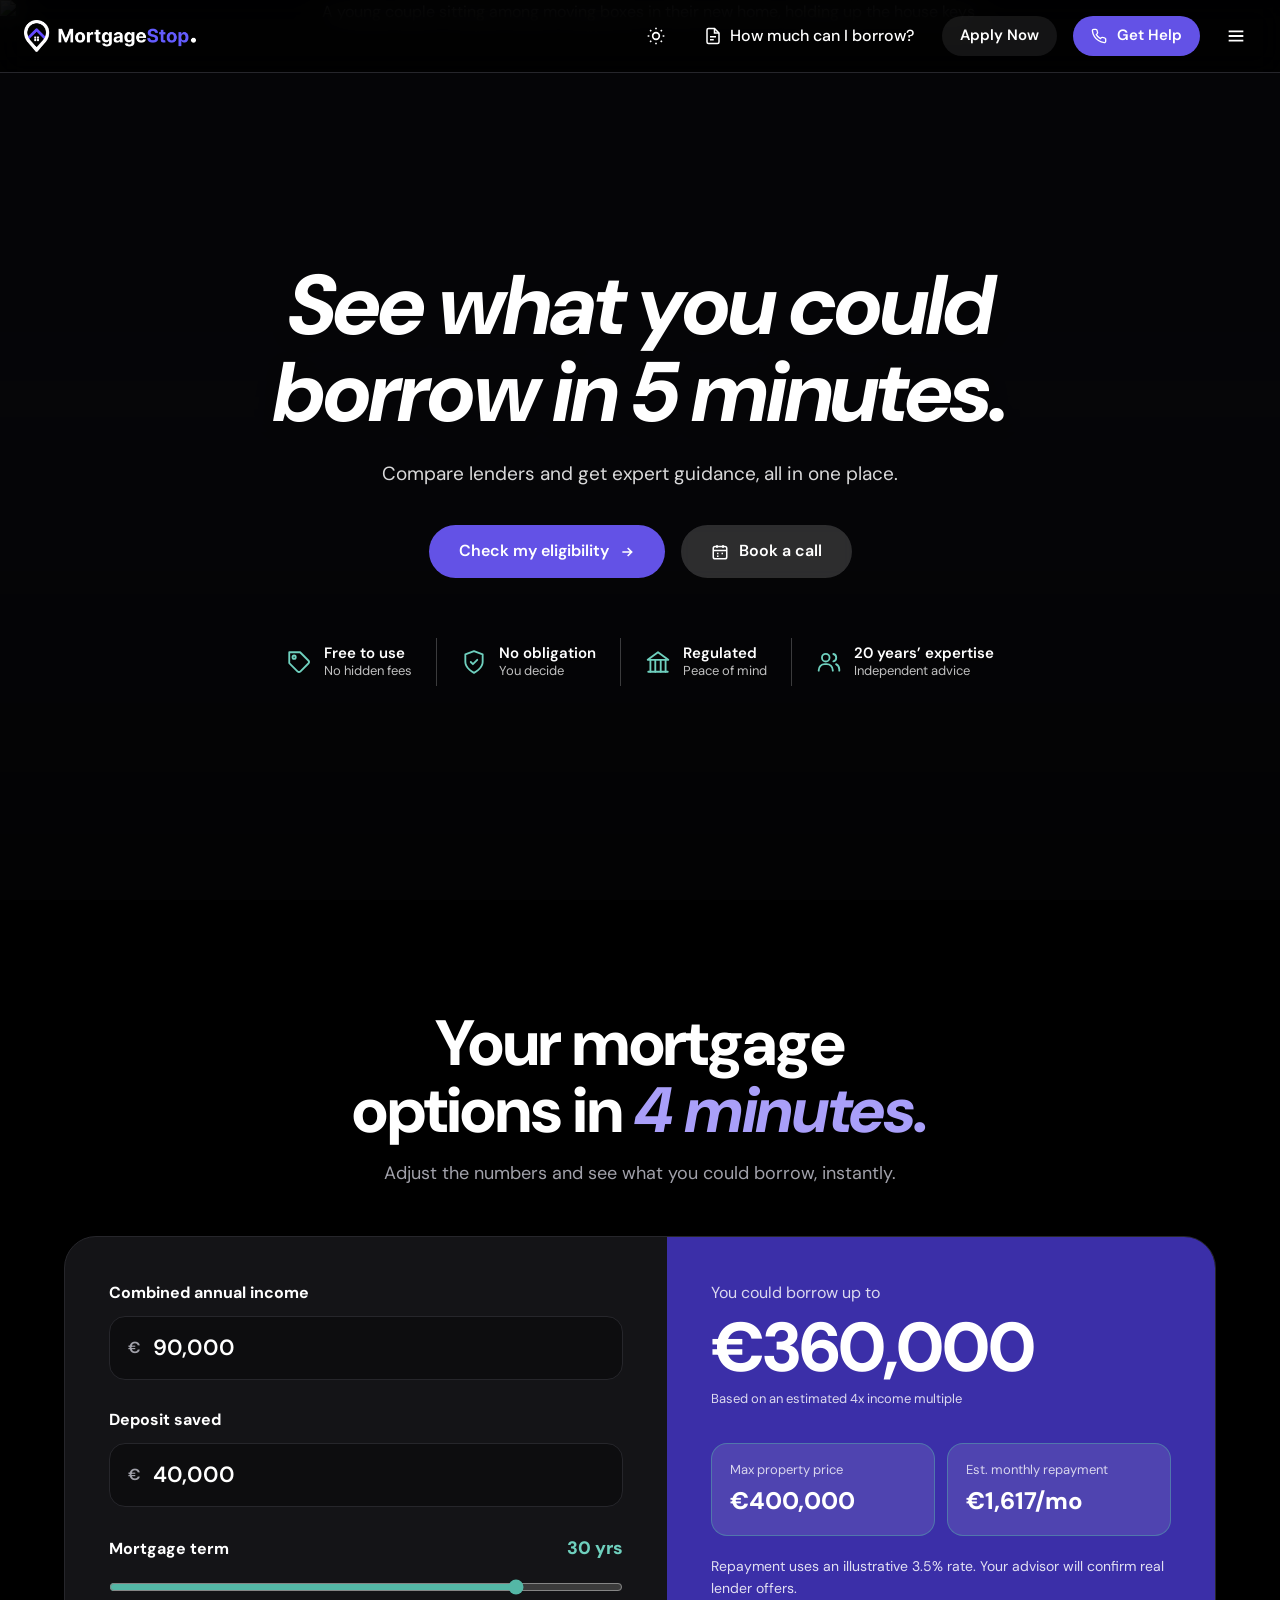
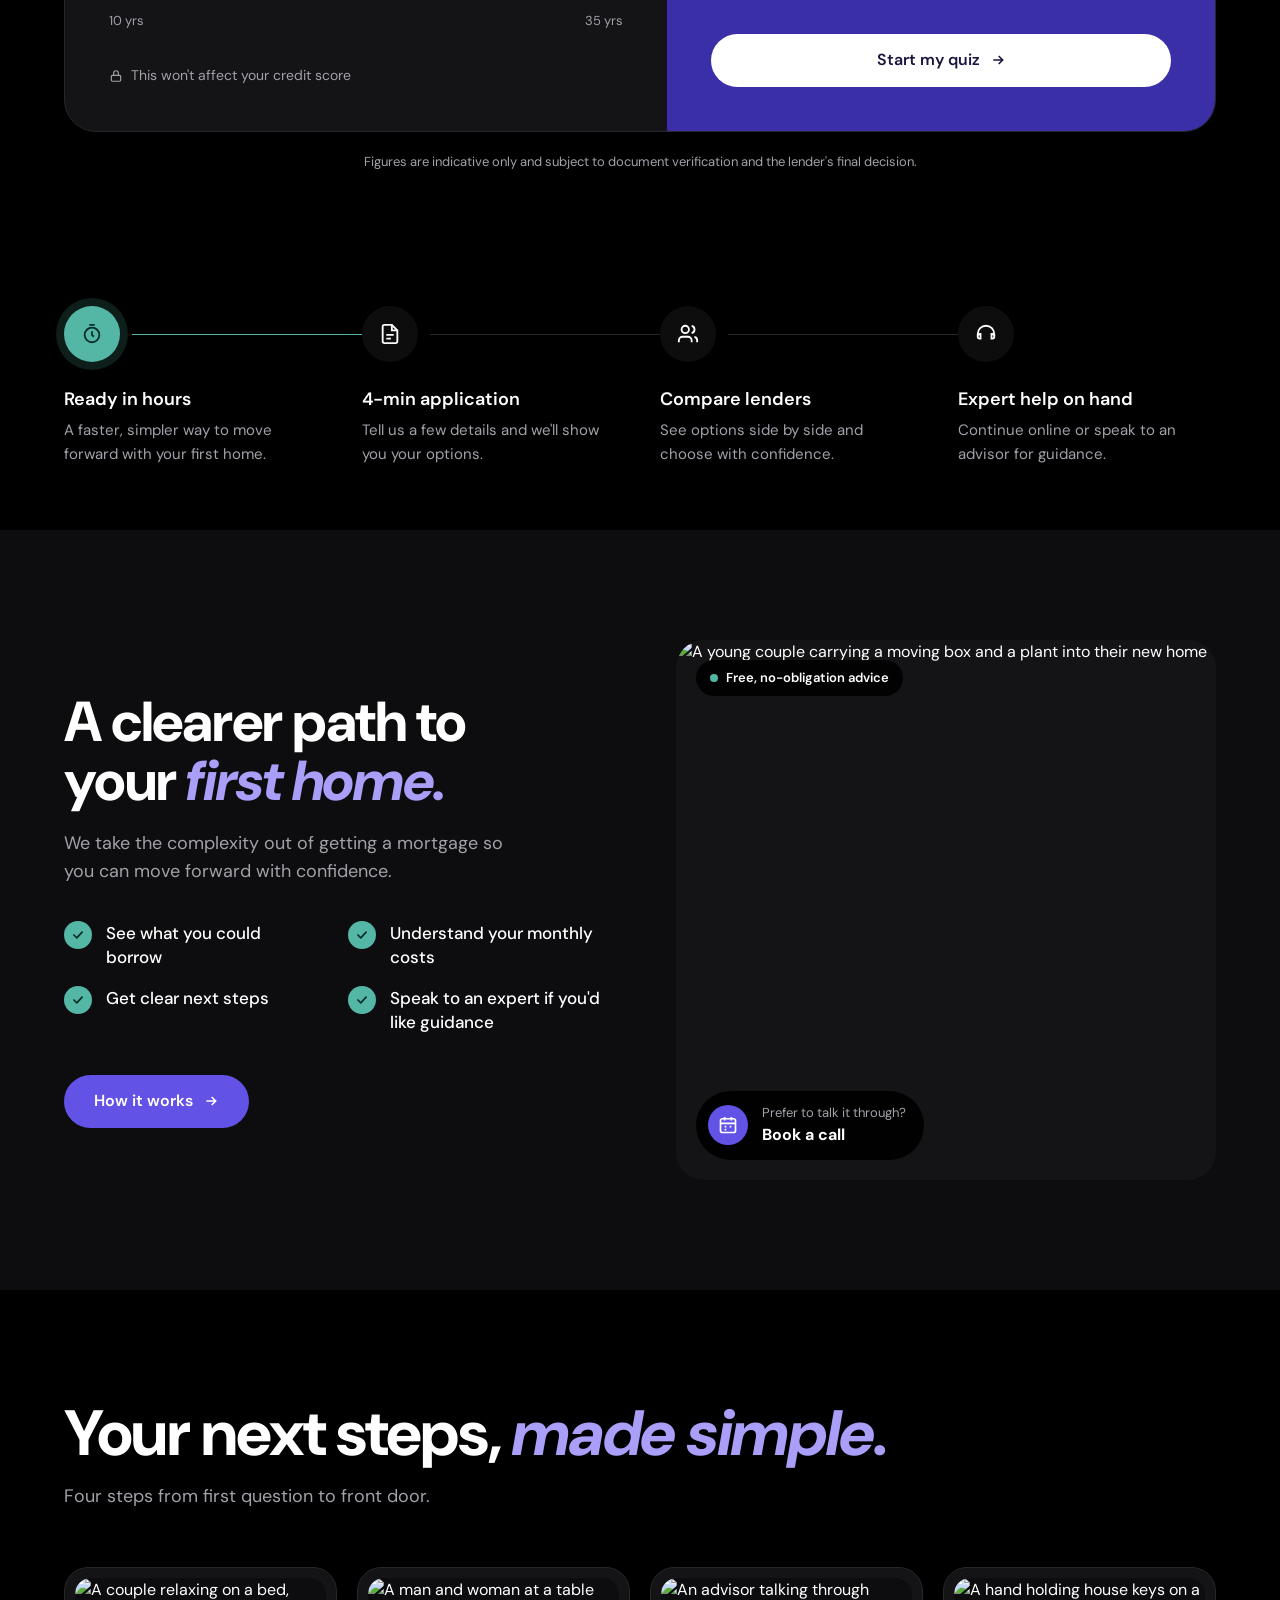
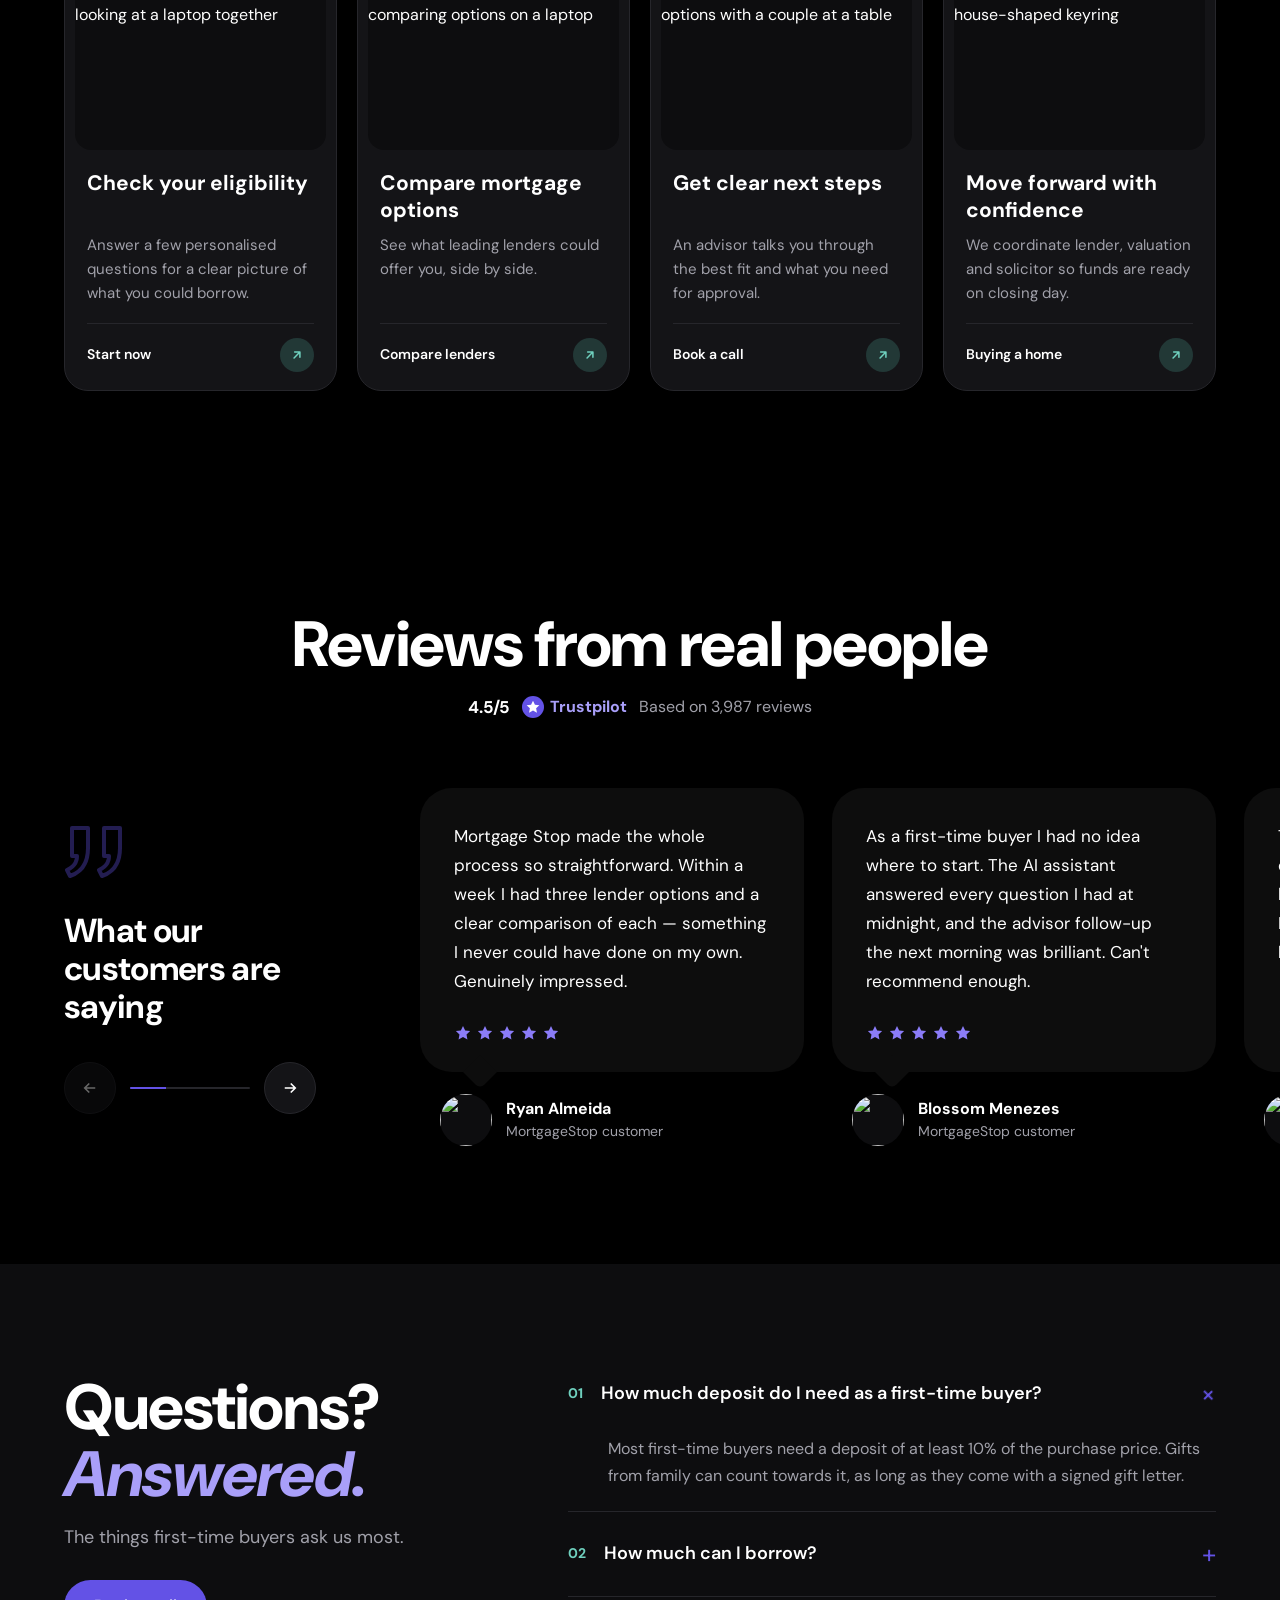
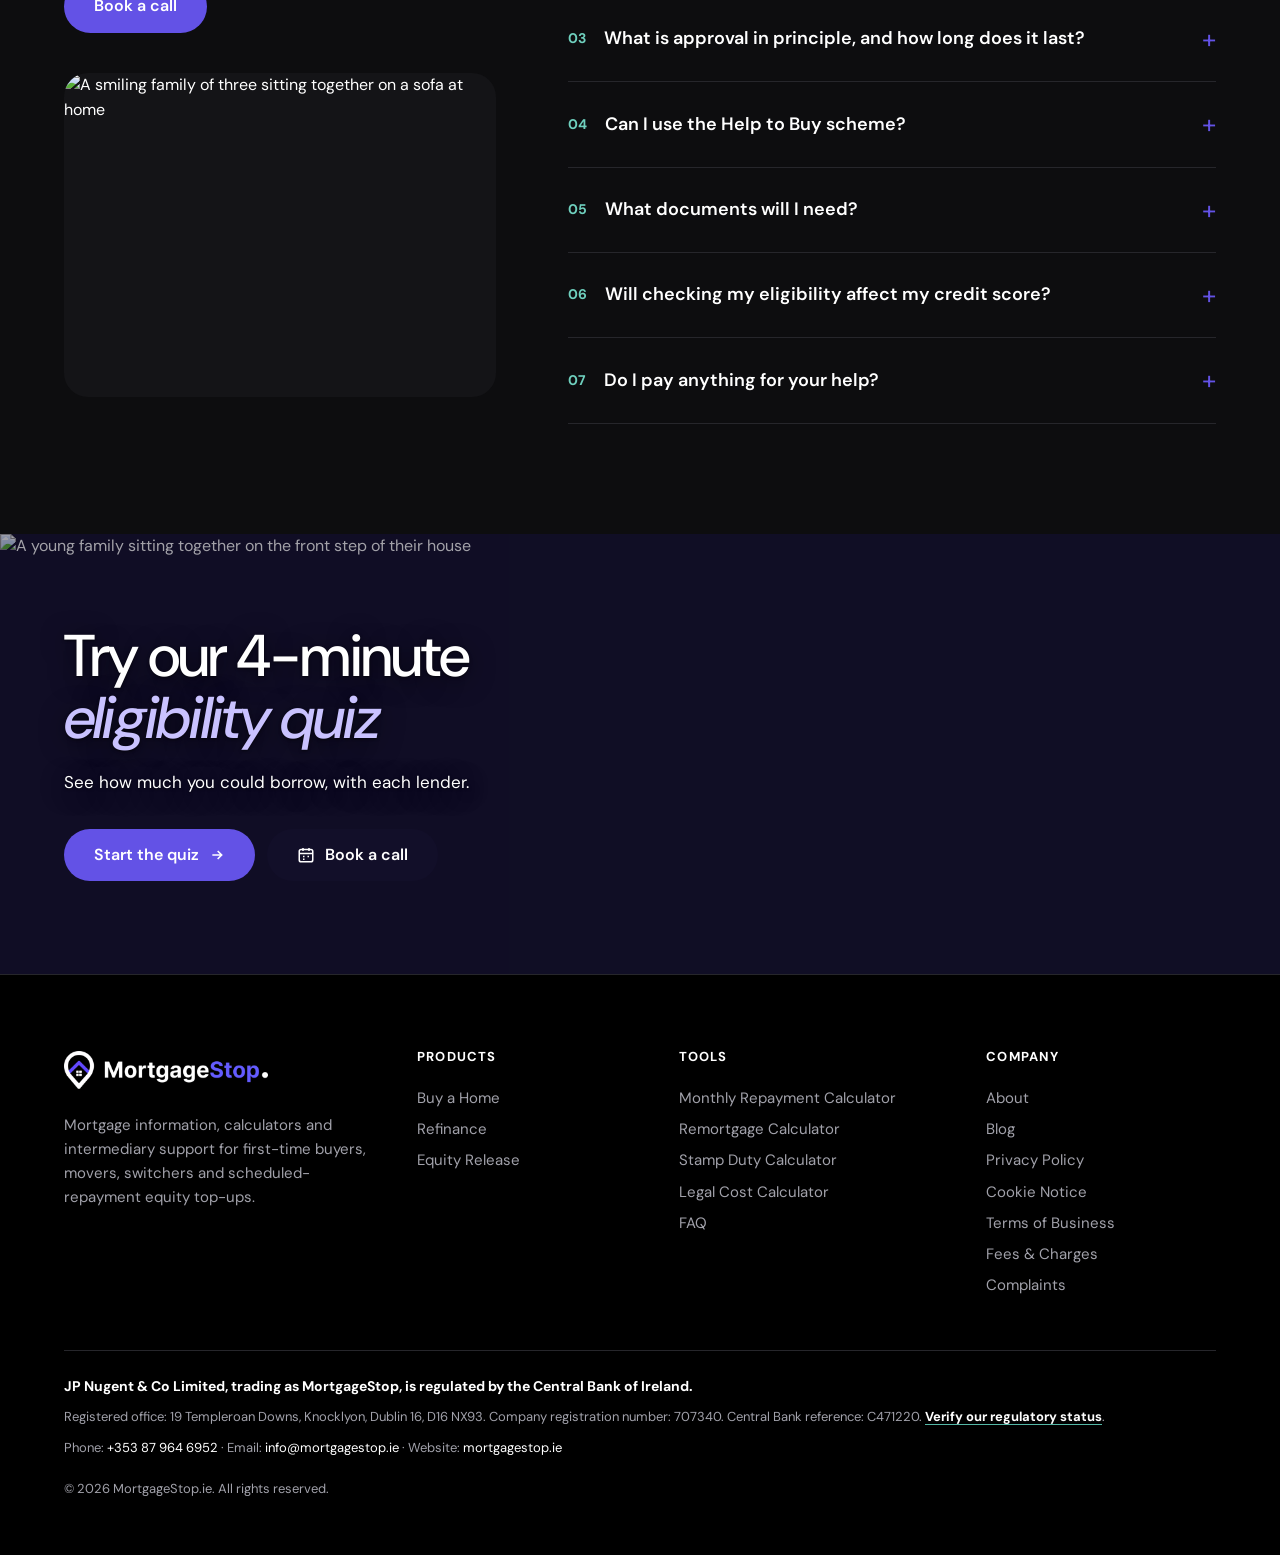
==== commit dabf7247: "Refresh hero rows, switchers images and quiz button - Four-item reassurance row with icons on both h" ====
--- a/first-time-buyers.html
+++ b/first-time-buyers.html
@@ -297,9 +297,9 @@
 .quiz-alt{background:rgba(19,16,43,.85);color:#fff}
 .quiz-alt:hover{background:#2a2550}
 @media (max-width:900px){
-  .quiz{min-height:620px;align-items:flex-start}
+  .quiz{min-height:0;align-items:flex-start}
   .quiz-media img{object-position:64% 100%}
-  .quiz-copy{padding:48px 24px 220px}
+  .quiz-copy{padding:48px 24px 150px}
 }
 @media (max-width:560px){
   .quiz-ctas{width:100%;flex-direction:column;align-items:stretch}
@@ -541,6 +541,45 @@
 .pb-dot{width:8px;height:8px;border-radius:50%;background:var(--accent2)}
 @media (max-width:1024px){.path-media{aspect-ratio:4/3}}
 @media (max-width:560px){.path-list{grid-template-columns:minmax(0,1fr);gap:14px}}
+
+/* quiz band: centred layout on tablet and phone */
+@media (max-width:900px){
+  .quiz-copy{align-items:center;text-align:center;padding-top:48px}
+  .quiz-copy h2{margin-inline:auto}
+  .quiz-copy>p{margin-inline:auto}
+  .quiz-ctas{justify-content:center;width:100%}
+  .quiz-ctas .btn{flex:1 1 220px;max-width:280px}
+}
+@media (max-width:560px){
+  .quiz-ctas{flex-direction:column;align-items:center}
+  .quiz-ctas .btn{width:100%;max-width:320px;flex:none}
+}
+@media (max-width:560px){.quiz-copy{padding-bottom:210px}}
+
+/* hero reassurance row: quiet fine print */
+.hero-badges{list-style:none;display:flex;flex-wrap:wrap;justify-content:center;gap:6px 22px;margin:22px auto 0;padding:0;max-width:100%}
+.hero-badges li{display:flex;align-items:center;gap:6px;color:rgba(255,255,255,.82);font-size:14px;font-weight:500;text-shadow:0 1px 6px rgba(0,0,0,.5)}
+.hb-ico{flex:none;display:flex;color:#6fd0be;background:none;width:auto;height:auto}
+.hb-ico svg{width:16px;height:16px}
+@media (max-width:560px){.hero-badges{gap:6px 16px;margin-top:18px}.hero-badges li{font-size:13px}}
+
+/* hero: icon features row */
+.hero-feats{list-style:none;display:flex;flex-wrap:wrap;justify-content:center;margin:60px auto 0;padding:0;max-width:960px}
+.hero-feats li{display:flex;align-items:center;gap:12px;padding:6px 24px;text-align:left}
+.hero-feats li+li{border-left:1px solid rgba(255,255,255,.22)}
+.hf-ico{flex:none;display:flex;color:#6fd0be;filter:drop-shadow(0 1px 4px rgba(0,0,0,.4))}
+.hero-feats b{display:block;color:#fff;font-size:15px;font-weight:600;line-height:1.25;text-shadow:0 1px 6px rgba(0,0,0,.5)}
+.hero-feats small{display:block;color:rgba(255,255,255,.75);font-size:13px;line-height:1.3;text-shadow:0 1px 6px rgba(0,0,0,.5)}
+@media (max-width:900px){
+  .hero-feats{display:grid;grid-template-columns:repeat(2,max-content);justify-content:center;gap:16px 0;margin-top:40px}
+  .hero-feats li{padding:2px 18px}
+  .hero-feats li:nth-child(odd){border-left:0}
+}
+@media (max-width:420px){
+  .hero-feats li{padding:2px 10px;gap:8px}
+  .hf-ico svg{width:22px;height:22px}
+  .hero-feats b{font-size:13.5px}.hero-feats small{font-size:12px}
+}
 </style>
 </head>
 <body>
@@ -570,7 +609,7 @@
 </div>
 
 <header class="hero">
-  <img class="hero-photo" src="https://images.unsplash.com/photo-1758523417356-3171f06a32b6?auto=format&amp;fit=crop&amp;q=70&amp;w=1600" srcset="https://images.unsplash.com/photo-1758523417356-3171f06a32b6?auto=format&amp;fit=crop&amp;q=70&amp;w=800 800w, https://images.unsplash.com/photo-1758523417356-3171f06a32b6?auto=format&amp;fit=crop&amp;q=70&amp;w=1280 1280w, https://images.unsplash.com/photo-1758523417356-3171f06a32b6?auto=format&amp;fit=crop&amp;q=70&amp;w=1920 1920w, https://images.unsplash.com/photo-1758523417356-3171f06a32b6?auto=format&amp;fit=crop&amp;q=70&amp;w=2560 2560w" sizes="100vw" alt="A smiling young couple sitting together in their kitchen" fetchpriority="high" decoding="async">
+  <img class="hero-photo" src="https://images.unsplash.com/photo-1758523671826-d7f8217ffac3?auto=format&amp;fit=crop&amp;q=70&amp;w=1600" srcset="https://images.unsplash.com/photo-1758523671826-d7f8217ffac3?auto=format&amp;fit=crop&amp;q=70&amp;w=800 800w, https://images.unsplash.com/photo-1758523671826-d7f8217ffac3?auto=format&amp;fit=crop&amp;q=70&amp;w=1280 1280w, https://images.unsplash.com/photo-1758523671826-d7f8217ffac3?auto=format&amp;fit=crop&amp;q=70&amp;w=1920 1920w, https://images.unsplash.com/photo-1758523671826-d7f8217ffac3?auto=format&amp;fit=crop&amp;q=70&amp;w=2560 2560w" sizes="100vw" alt="A young couple sitting among moving boxes in their new home, holding up the house keys" fetchpriority="high" decoding="async">
   <div class="wrap">
     <h1>See what you could borrow in 5&nbsp;minutes.</h1>
     <p>Compare lenders and get expert guidance, all in one place.</p>
@@ -578,9 +617,15 @@
       <a href="#calc" class="btn btn-teal">Check my eligibility
         <svg width="16" height="16" viewBox="0 0 24 24" fill="none" stroke="currentColor" stroke-width="2.4"><path d="M5 12h14M13 6l6 6-6 6"/></svg></a>
       <a href="tel:+353879646952" class="btn btn-ghost">
-        <svg width="18" height="18" viewBox="0 0 24 24" fill="none" stroke="currentColor" stroke-width="2"><path d="M3 14v-2a9 9 0 0 1 18 0v2"/><path d="M21 15a2 2 0 0 1-2 2h-1v-5h1a2 2 0 0 1 2 2zM3 15a2 2 0 0 0 2 2h1v-5H5a2 2 0 0 0-2 2z"/></svg>
-        Talk to an advisor</a>
-    </div>
+        <svg width="18" height="18" viewBox="0 0 24 24" fill="none" stroke="currentColor" stroke-width="2" aria-hidden="true"><rect x="3" y="4.5" width="18" height="16.5" rx="2.5"/><path d="M16 2.5v4M8 2.5v4M3 10h18M8 14h2M14 14h2M8 17.5h2"/></svg>
+        Book a call</a>
+    </div>
+    <ul class="hero-feats">
+      <li><span class="hf-ico"><svg width="26" height="26" viewBox="0 0 24 24" fill="none" stroke="currentColor" stroke-width="1.7" stroke-linecap="round" stroke-linejoin="round" aria-hidden="true"><path d="M20.6 13.4 13.4 20.6a2 2 0 0 1-2.8 0L3 13V3h10l7.6 7.6a2 2 0 0 1 0 2.8z"/><circle cx="7.5" cy="7.5" r="1.5"/></svg></span><span><b>Free to use</b><small>No hidden fees</small></span></li>
+      <li><span class="hf-ico"><svg width="26" height="26" viewBox="0 0 24 24" fill="none" stroke="currentColor" stroke-width="1.7" stroke-linecap="round" stroke-linejoin="round" aria-hidden="true"><path d="M12 22s8-4 8-10V5l-8-3-8 3v7c0 6 8 10 8 10z"/><path d="m9 12 2 2 4-4"/></svg></span><span><b>No obligation</b><small>You decide</small></span></li>
+      <li><span class="hf-ico"><svg width="26" height="26" viewBox="0 0 24 24" fill="none" stroke="currentColor" stroke-width="1.7" stroke-linecap="round" stroke-linejoin="round" aria-hidden="true"><path d="M3 21h18"/><path d="M5 21V10M9.5 21V10M14.5 21V10M19 21V10"/><path d="M2.5 10 12 3l9.5 7z"/></svg></span><span><b>Regulated</b><small>Peace of mind</small></span></li>
+      <li><span class="hf-ico"><svg width="26" height="26" viewBox="0 0 24 24" fill="none" stroke="currentColor" stroke-width="1.7" stroke-linecap="round" stroke-linejoin="round" aria-hidden="true"><circle cx="9" cy="8" r="3.5"/><path d="M2.5 20v-.5A5.5 5.5 0 0 1 8 14h2a5.5 5.5 0 0 1 5.5 5.5v.5"/><path d="M16 4.6a3.5 3.5 0 0 1 0 6.8M18.5 14a5.5 5.5 0 0 1 3 4.9v1.1"/></svg></span><span><b>20 years’ expertise</b><small>Independent advice</small></span></li>
+    </ul>
   </div>
 </header>
 
@@ -616,7 +661,7 @@
           <div><dt>Est. monthly repayment</dt><dd id="rMonthly">–</dd></div>
         </dl>
         <p class="co-note" id="rNote"></p>
-        <a href="https://mortgagestop.ie/start-application" class="btn co-btn">Start my application <svg width="16" height="16" viewBox="0 0 24 24" fill="none" stroke="currentColor" stroke-width="2.4" aria-hidden="true"><path d="M5 12h14M13 6l6 6-6 6"/></svg></a>
+        <a href="https://mortgagestop.ie/apply" class="btn co-btn">Start my quiz <svg width="16" height="16" viewBox="0 0 24 24" fill="none" stroke="currentColor" stroke-width="2.4" aria-hidden="true"><path d="M5 12h14M13 6l6 6-6 6"/></svg></a>
       </div>
     </div>
     <p class="calc-disclaimer">Figures are indicative only and subject to document verification and the lender's final decision.</p>
@@ -665,8 +710,8 @@
       <img src="https://images.unsplash.com/photo-1758523670991-ee93bc48d81d?auto=format&amp;fit=crop&amp;q=70&amp;w=1000" srcset="https://images.unsplash.com/photo-1758523670991-ee93bc48d81d?auto=format&amp;fit=crop&amp;q=70&amp;w=600 600w, https://images.unsplash.com/photo-1758523670991-ee93bc48d81d?auto=format&amp;fit=crop&amp;q=70&amp;w=1000 1000w, https://images.unsplash.com/photo-1758523670991-ee93bc48d81d?auto=format&amp;fit=crop&amp;q=70&amp;w=1500 1500w" sizes="(max-width:900px) 100vw, 560px" alt="A young couple carrying a moving box and a plant into their new home" loading="lazy" decoding="async">
       <span class="path-badge"><span class="pb-dot" aria-hidden="true"></span>Free, no-obligation advice</span>
       <figcaption class="path-call">
-        <span class="pc-ico" aria-hidden="true"><svg width="20" height="20" viewBox="0 0 24 24" fill="none" stroke="currentColor" stroke-width="2"><path d="M3 14v-2a9 9 0 0 1 18 0v2"/><path d="M21 15a2 2 0 0 1-2 2h-1v-5h1a2 2 0 0 1 2 2zM3 15a2 2 0 0 0 2 2h1v-5H5a2 2 0 0 0-2 2z"/></svg></span>
-        <span><small>Prefer to talk it through?</small><a href="tel:+353879646952">Call an advisor</a></span>
+        <span class="pc-ico" aria-hidden="true"><svg width="20" height="20" viewBox="0 0 24 24" fill="none" stroke="currentColor" stroke-width="2" aria-hidden="true"><rect x="3" y="4.5" width="18" height="16.5" rx="2.5"/><path d="M16 2.5v4M8 2.5v4M3 10h18M8 14h2M14 14h2M8 17.5h2"/></svg></span>
+        <span><small>Prefer to talk it through?</small><a href="tel:+353879646952">Book a call</a></span>
       </figcaption>
     </figure>
   </div>
@@ -684,7 +729,7 @@
           <div class="jc-media"><img src="https://images.unsplash.com/photo-1758522490571-a0002f7377d6?auto=format&amp;fit=crop&amp;q=70&amp;w=700" srcset="https://images.unsplash.com/photo-1758522490571-a0002f7377d6?auto=format&amp;fit=crop&amp;q=70&amp;w=420 420w, https://images.unsplash.com/photo-1758522490571-a0002f7377d6?auto=format&amp;fit=crop&amp;q=70&amp;w=700 700w, https://images.unsplash.com/photo-1758522490571-a0002f7377d6?auto=format&amp;fit=crop&amp;q=70&amp;w=1000 1000w" sizes="(max-width:560px) 100vw, (max-width:1100px) 50vw, 300px" alt="A couple relaxing on a bed, looking at a laptop together" loading="lazy" decoding="async"></div>
           <div class="jc-body">
             <h3>Check your eligibility</h3>
-            <p>Answer a few quick questions and see an indicative borrowing figure.</p>
+            <p>Answer a few personalised questions for a clear picture of what you could borrow.</p>
           </div>
           <div class="jc-foot"><span>Start now</span><span class="jc-go" aria-hidden="true"><svg width="14" height="14" viewBox="0 0 24 24" fill="none" stroke="currentColor" stroke-width="2.6" stroke-linecap="round" stroke-linejoin="round"><path d="M7 17 17 7M8 7h9v9"/></svg></span></div>
         </a>
@@ -706,7 +751,7 @@
             <h3>Get clear next steps</h3>
             <p>An advisor talks you through the best fit and what you need for approval.</p>
           </div>
-          <div class="jc-foot"><span>Call an advisor</span><span class="jc-go" aria-hidden="true"><svg width="14" height="14" viewBox="0 0 24 24" fill="none" stroke="currentColor" stroke-width="2.6" stroke-linecap="round" stroke-linejoin="round"><path d="M7 17 17 7M8 7h9v9"/></svg></span></div>
+          <div class="jc-foot"><span>Book a call</span><span class="jc-go" aria-hidden="true"><svg width="14" height="14" viewBox="0 0 24 24" fill="none" stroke="currentColor" stroke-width="2.6" stroke-linecap="round" stroke-linejoin="round"><path d="M7 17 17 7M8 7h9v9"/></svg></span></div>
         </a>
       </li>
       <li class="reveal">
@@ -785,7 +830,7 @@
     <div class="faq2-head reveal">
       <h2>Questions? <em>Answered.</em></h2>
       <p class="lead">The things first-time buyers ask us most.</p>
-      <a href="tel:+353879646952" class="btn btn-teal">Talk to an advisor</a>
+      <a href="tel:+353879646952" class="btn btn-teal">Book a call</a>
       <figure class="faq2-media"><img src="https://images.unsplash.com/photo-1758687125973-ec9932a4245b?auto=format&amp;fit=crop&amp;q=70&amp;w=700" srcset="https://images.unsplash.com/photo-1758687125973-ec9932a4245b?auto=format&amp;fit=crop&amp;q=70&amp;w=480 480w, https://images.unsplash.com/photo-1758687125973-ec9932a4245b?auto=format&amp;fit=crop&amp;q=70&amp;w=700 700w, https://images.unsplash.com/photo-1758687125973-ec9932a4245b?auto=format&amp;fit=crop&amp;q=70&amp;w=1000 1000w" sizes="(max-width:900px) 100vw, 420px" alt="A smiling family of three sitting together on a sofa at home" loading="lazy" decoding="async"></figure>
     </div>
     <div class="faq2-list reveal">
@@ -806,7 +851,7 @@
     <p>See how much you could borrow, with each lender.</p>
     <div class="quiz-ctas">
       <a href="https://mortgagestop.ie/apply" class="btn quiz-btn">Start the quiz <svg width="16" height="16" viewBox="0 0 24 24" fill="none" stroke="currentColor" stroke-width="2.4" aria-hidden="true"><path d="M5 12h14M13 6l6 6-6 6"/></svg></a>
-      <a href="tel:+353879646952" class="btn btn-ghost quiz-alt"><svg width="16" height="16" viewBox="0 0 24 24" fill="none" stroke="currentColor" stroke-width="2" aria-hidden="true"><path d="M3 14v-2a9 9 0 0 1 18 0v2"/><path d="M21 15a2 2 0 0 1-2 2h-1v-5h1a2 2 0 0 1 2 2zM3 15a2 2 0 0 0 2 2h1v-5H5a2 2 0 0 0-2 2z"/></svg>Talk to an advisor</a>
+      <a href="tel:+353879646952" class="btn btn-ghost quiz-alt"><svg width="18" height="18" viewBox="0 0 24 24" fill="none" stroke="currentColor" stroke-width="2" aria-hidden="true"><rect x="3" y="4.5" width="18" height="16.5" rx="2.5"/><path d="M16 2.5v4M8 2.5v4M3 10h18M8 14h2M14 14h2M8 17.5h2"/></svg>Book a call</a>
     </div>
   </div>
   <figure class="quiz-media">
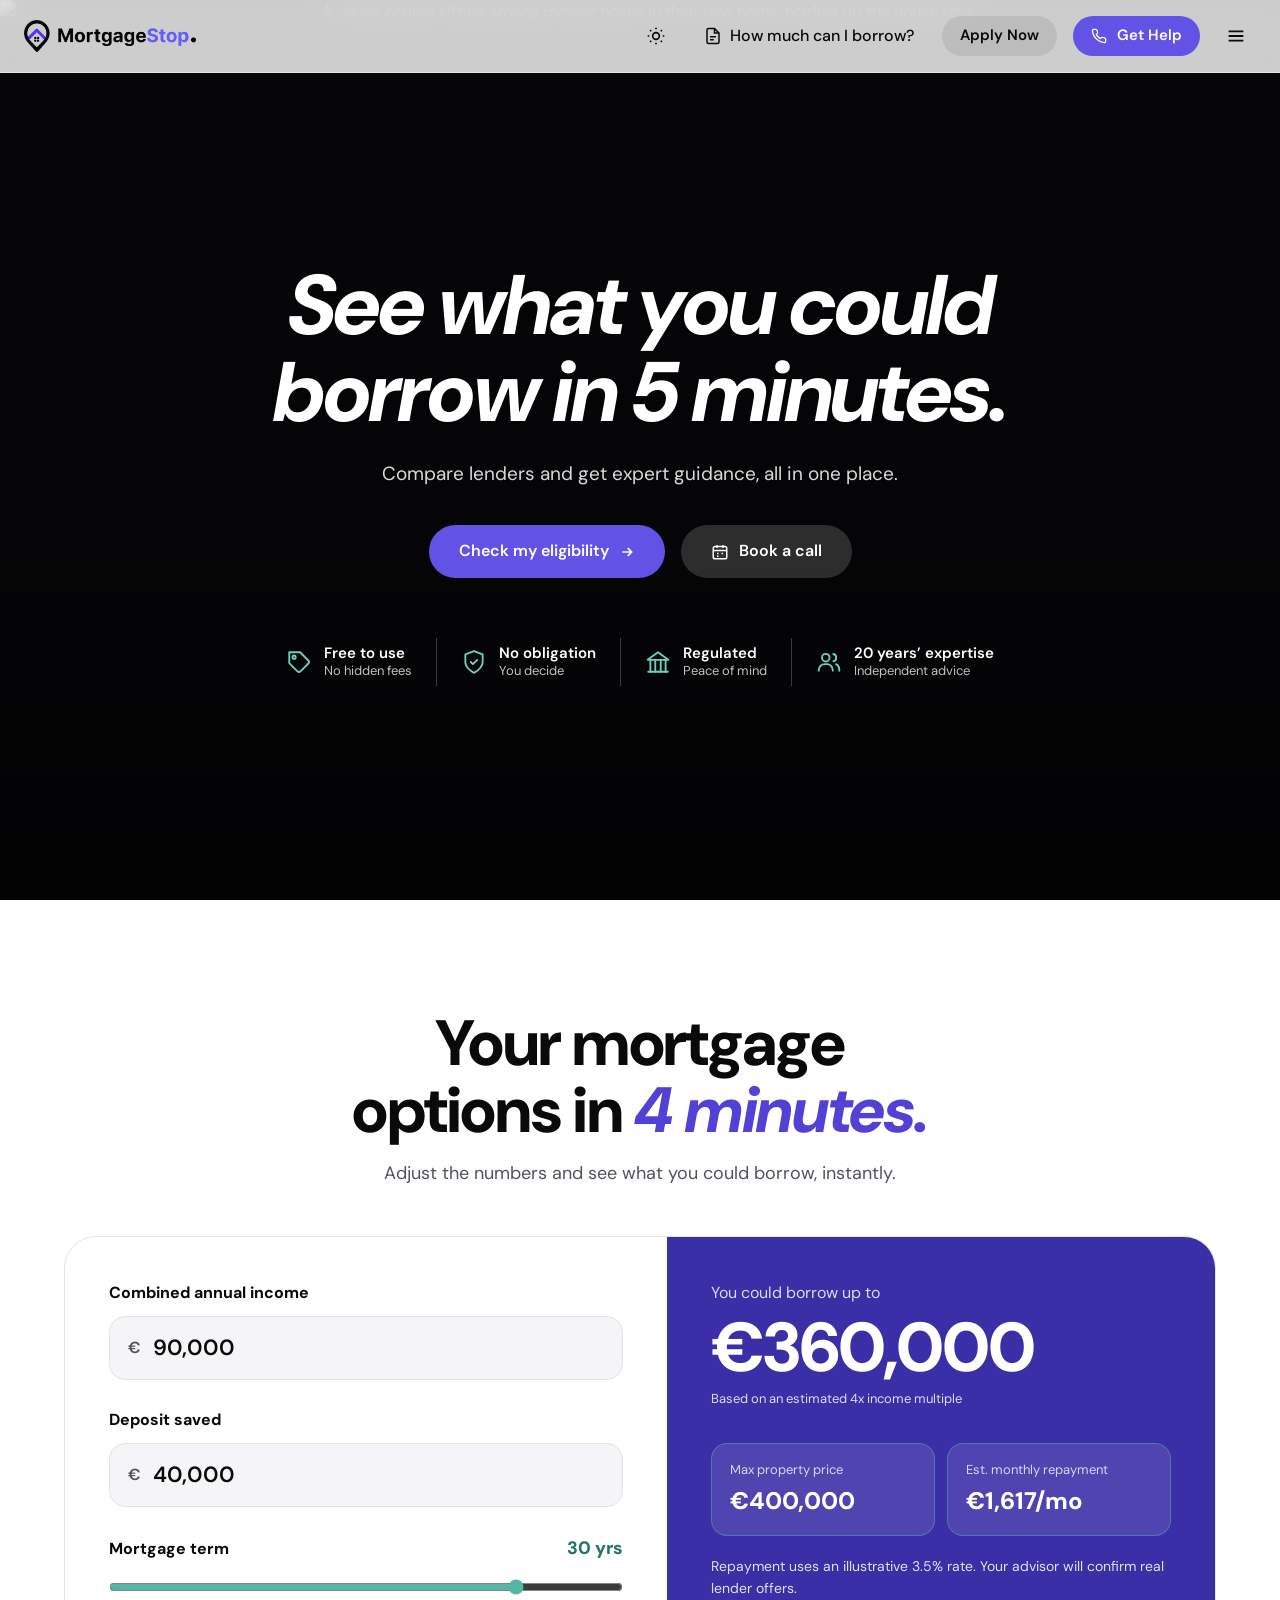
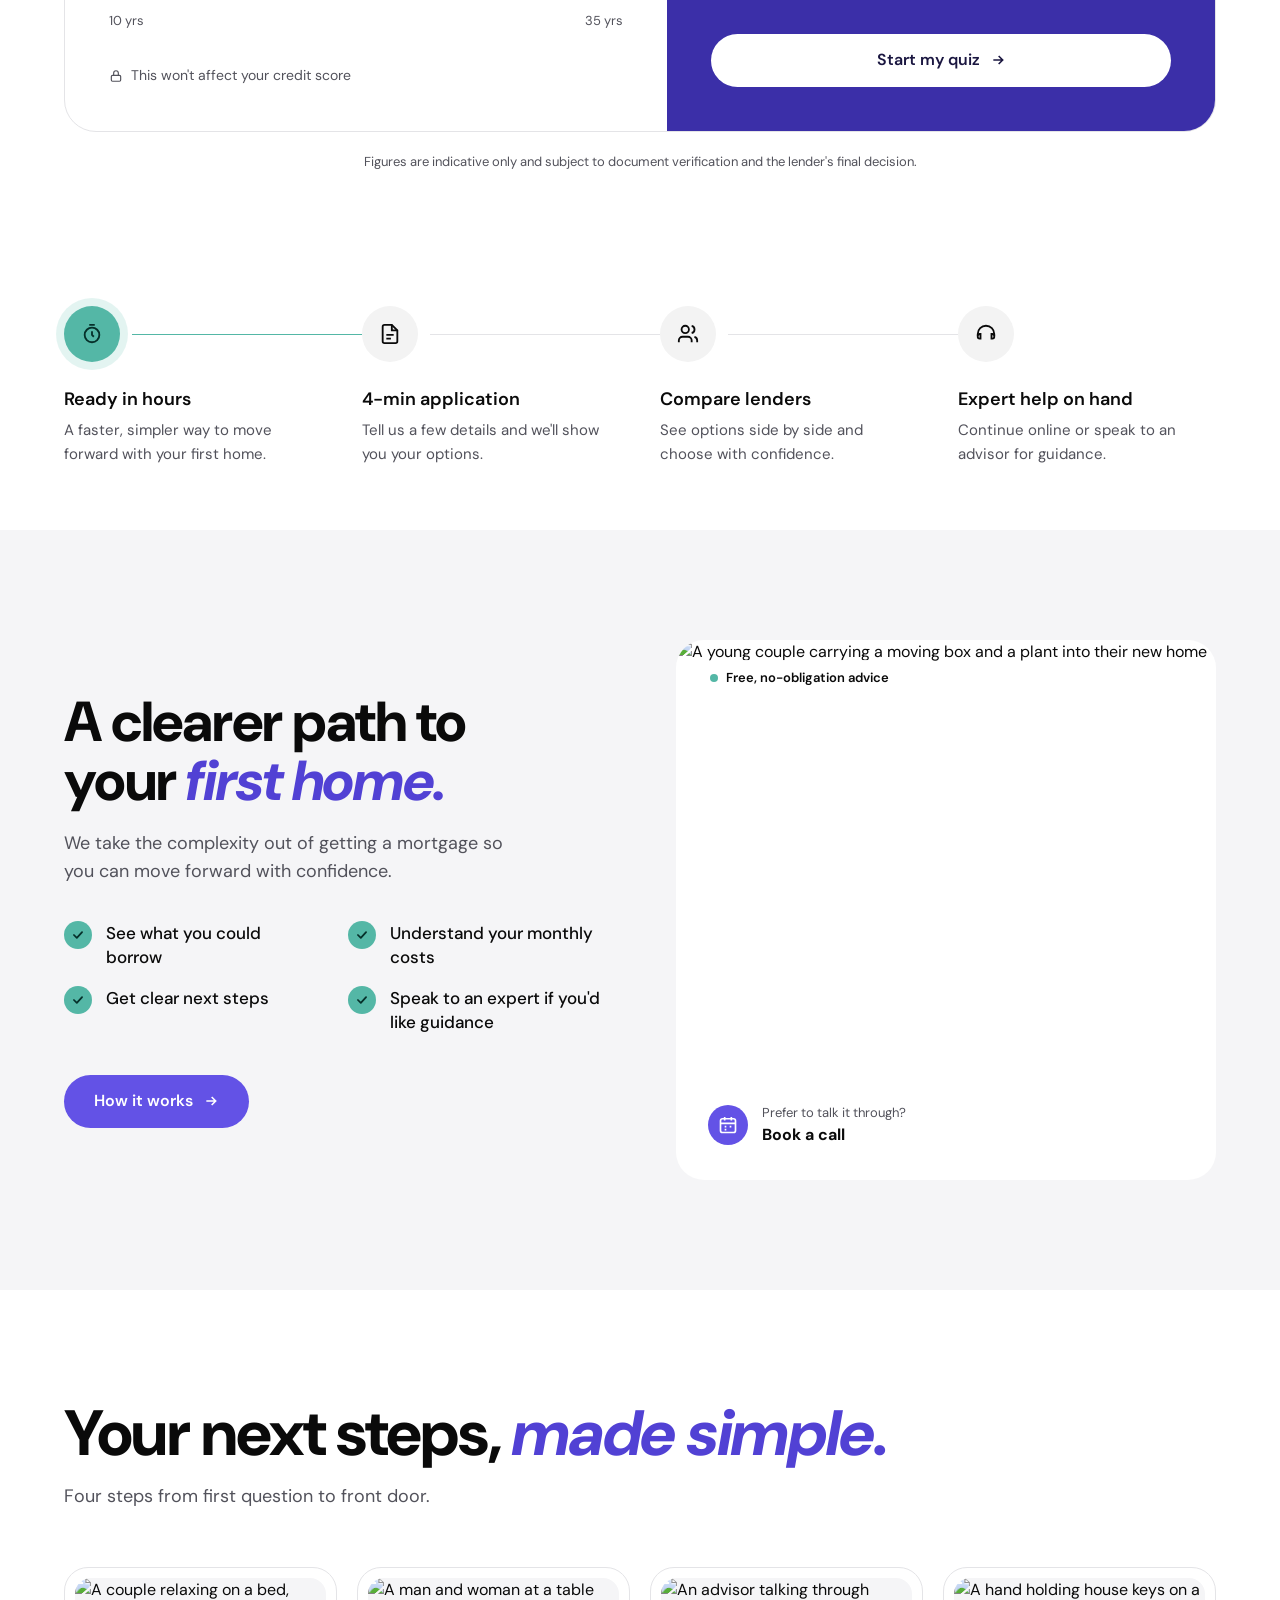
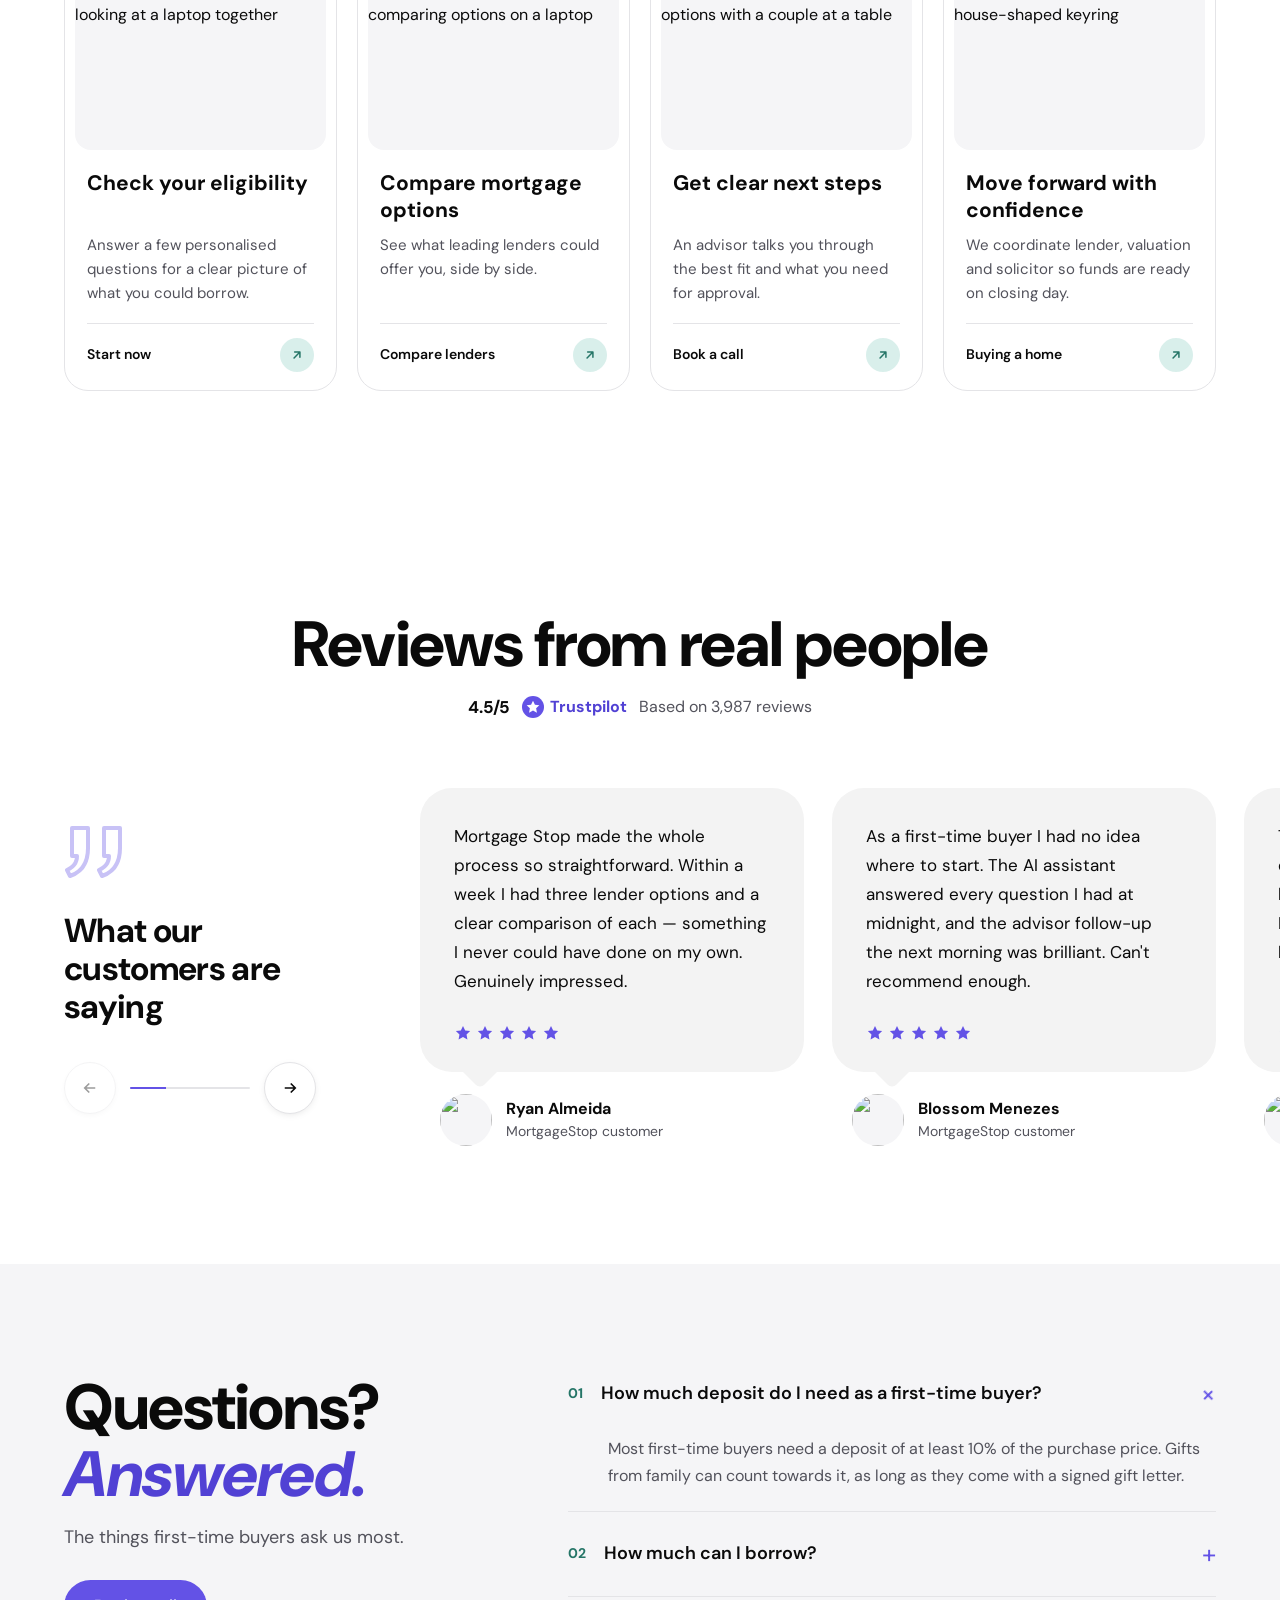
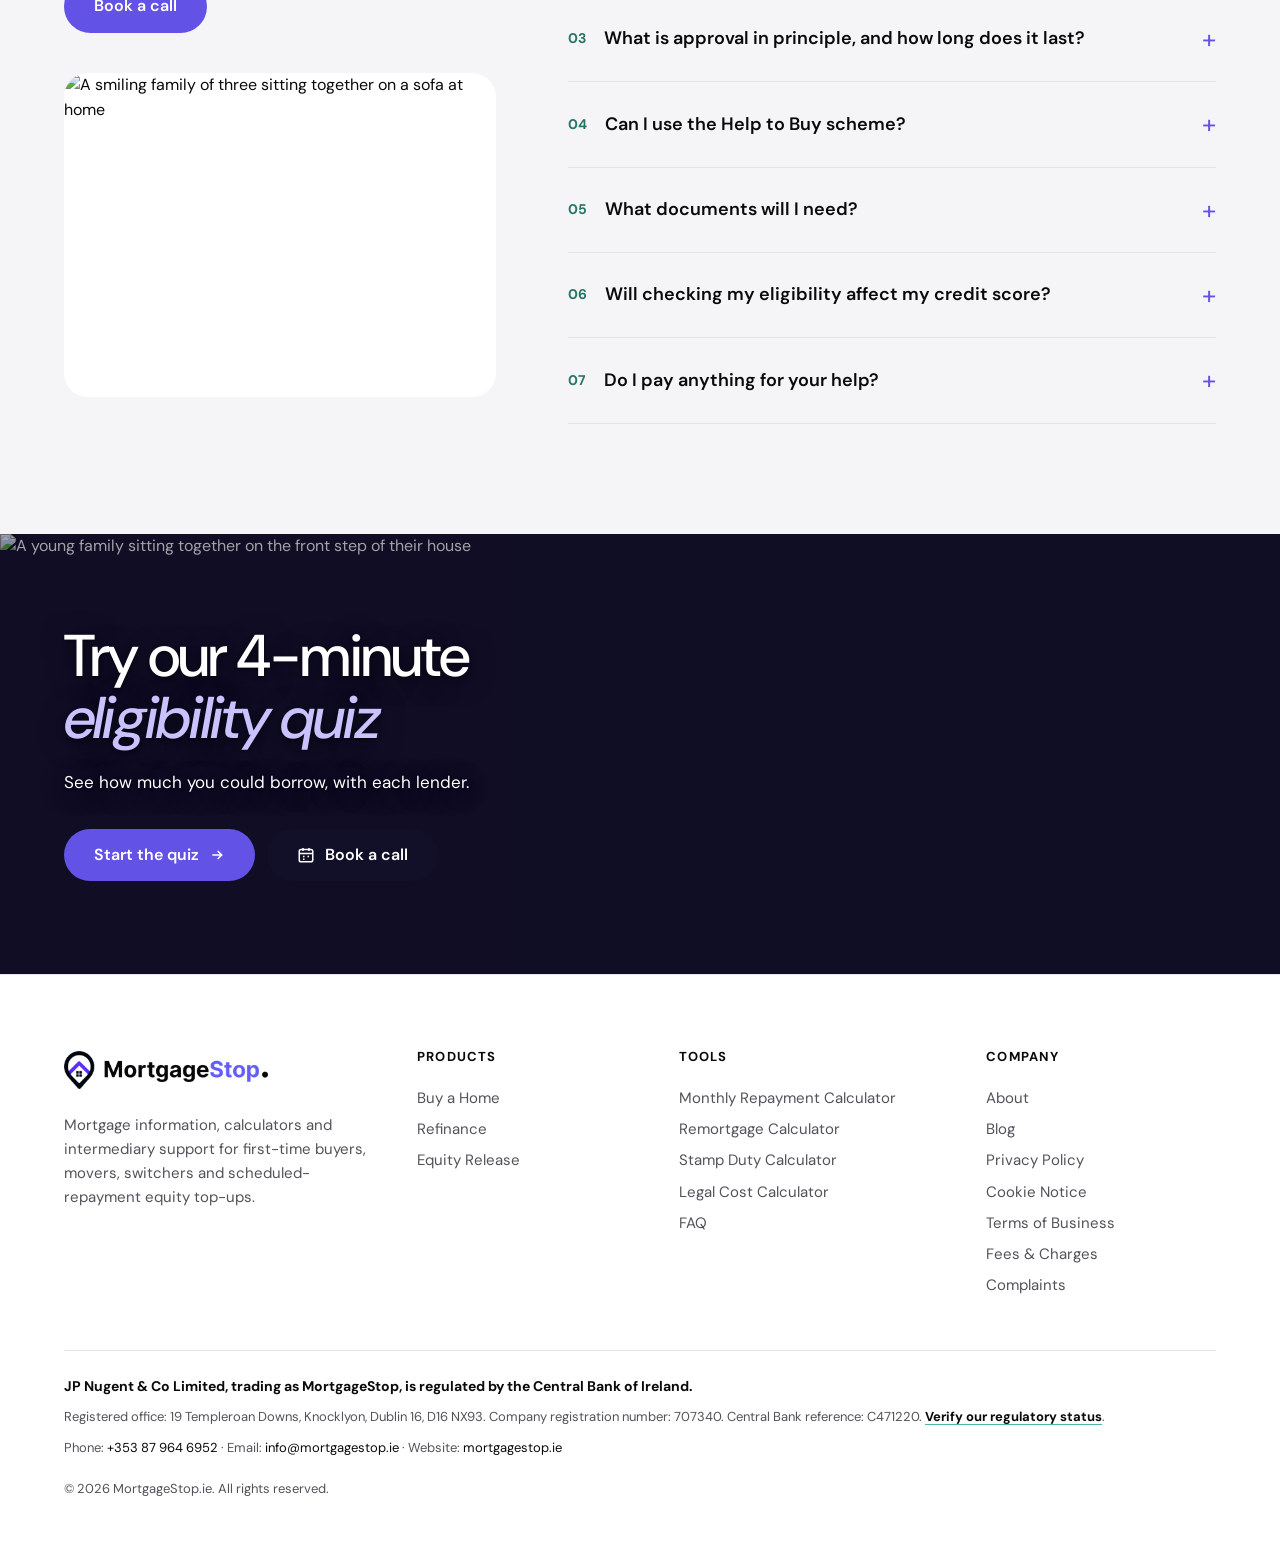
==== commit b61d1b9a: "Open both landing pages in light mode by default Co-Authored-By: Claude Opus 5.5 <noreply@anthropic." ====
--- a/first-time-buyers.html
+++ b/first-time-buyers.html
@@ -1,5 +1,5 @@
 <!doctype html>
-<html lang="en">
+<html lang="en" data-theme="light">
 <head>
 <meta charset="utf-8">
 <meta name="viewport" content="width=device-width, initial-scale=1">
@@ -912,10 +912,9 @@
 menu.querySelectorAll("a").forEach(a=>a.onclick=()=>menu.classList.remove("open"));
 // theme
 const root=document.documentElement;
-try{const t=localStorage.getItem("theme");if(t)root.dataset.theme=t}catch(e){}
+// always open in light mode; the toggle switches for this visit only
 document.getElementById("theme").onclick=()=>{
   root.dataset.theme=root.dataset.theme==="light"?"dark":"light";
-  try{localStorage.setItem("theme",root.dataset.theme)}catch(e){}
 };
 // reveal on scroll
 const io=new IntersectionObserver(es=>es.forEach(e=>{if(e.isIntersecting){e.target.classList.add("in");io.unobserve(e.target)}}),{threshold:.12});
